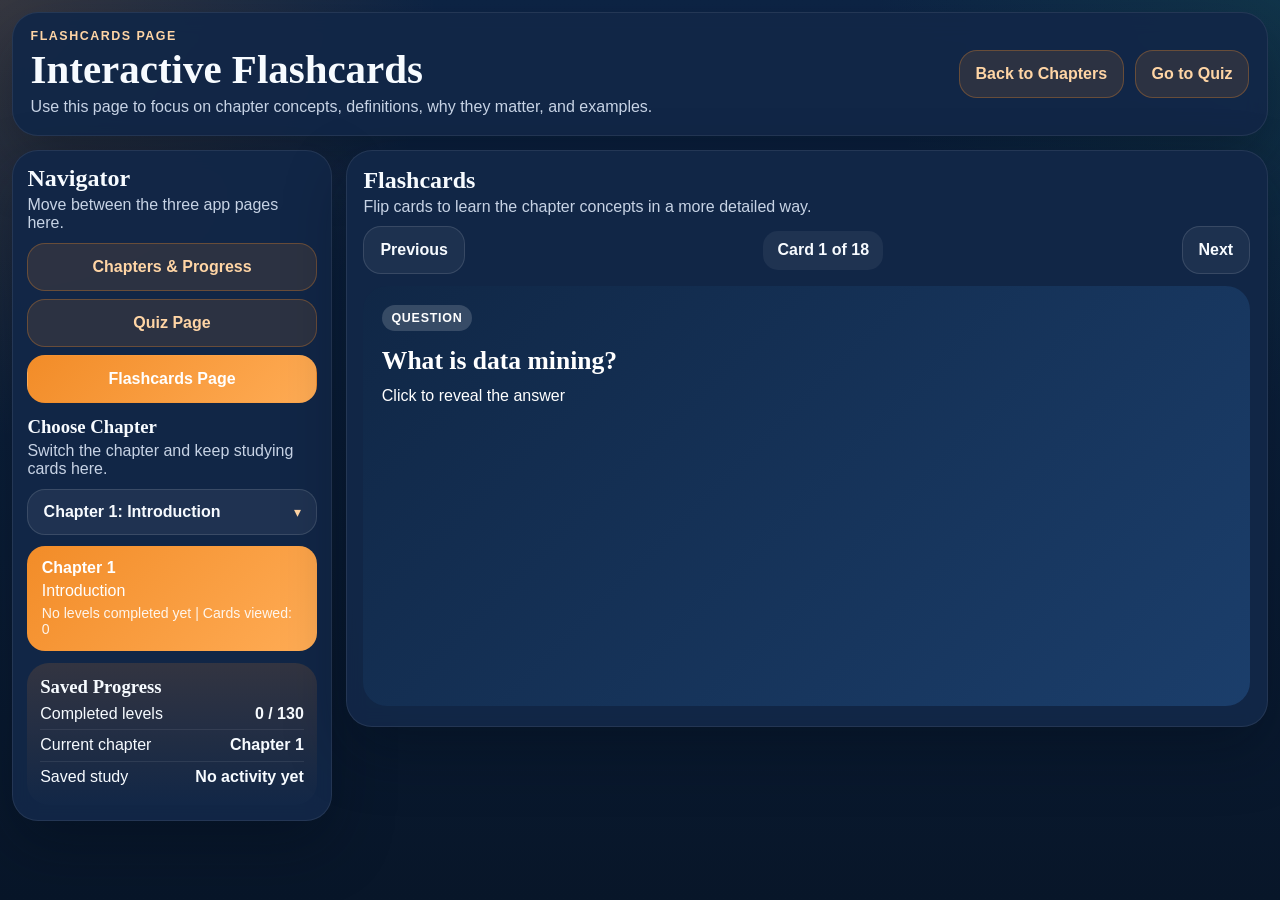
==== flashcards.html @ 35dc0d62 "m" ====
<!DOCTYPE html>
<html lang="en">
<head>
  <meta charset="UTF-8" />
  <meta name="viewport" content="width=device-width, initial-scale=1.0" />
  <title>Data Mining Flashcards</title>
  <meta name="theme-color" content="#0b1f3a" />
  <meta name="apple-mobile-web-app-capable" content="yes" />
  <meta name="apple-mobile-web-app-status-bar-style" content="default" />
  <link rel="manifest" href="manifest.webmanifest" />
  <link rel="icon" href="icon-192.svg" type="image/svg+xml" />
  <link rel="stylesheet" href="styles.css" />
</head>
<body data-page="flashcards">
  <div class="app-shell">
    <header class="page-header card">
      <div>
        <p class="eyebrow">Flashcards Page</p>
        <h1>Interactive Flashcards</h1>
        <p class="hero-text">
          Use this page to focus on chapter concepts, definitions, why they matter, and examples.
        </p>
      </div>
      <div class="header-actions">
        <a class="quick-link" href="index.html">Back to Chapters</a>
        <a class="quick-link" href="quiz.html">Go to Quiz</a>
      </div>
    </header>

    <main class="page-layout">
      <aside class="nav-panel card">
        <div class="section-heading">
          <h2>Navigator</h2>
          <p>Move between the three app pages here.</p>
        </div>

        <nav class="nav-links">
          <a class="nav-link" data-nav="home" href="index.html">Chapters &amp; Progress</a>
          <a class="nav-link" data-nav="quiz" href="quiz.html">Quiz Page</a>
          <a class="nav-link" data-nav="flashcards" href="flashcards.html">Flashcards Page</a>
        </nav>

        <div class="section-heading compact">
          <h3>Choose Chapter</h3>
          <p>Switch the chapter and keep studying cards here.</p>
        </div>
        <div class="chapter-select-wrap">
          <select id="chapter-select" class="chapter-select"></select>
          <span class="chapter-select-arrow" aria-hidden="true">&#9662;</span>
        </div>
        <div id="chapter-current-card" class="chapter-current-card"></div>

        <div class="progress-card">
          <h3>Saved Progress</h3>
          <div class="progress-row">
            <span>Completed levels</span>
            <strong id="completed-count">0 / 130</strong>
          </div>
          <div class="progress-row">
            <span>Current chapter</span>
            <strong id="current-chapter-label">Chapter 1</strong>
          </div>
          <div class="progress-row">
            <span>Saved study</span>
            <strong id="best-score-label">No activity yet</strong>
          </div>
        </div>
      </aside>

      <section class="page-main">
        <section class="card">
          <div class="section-heading">
            <h2>Flashcards</h2>
            <p>Flip cards to learn the chapter concepts in a more detailed way.</p>
          </div>

          <div class="flashcard-controls">
            <button id="prev-card-button" class="secondary-button" type="button">Previous</button>
            <div id="card-position" class="card-position">Card 1</div>
            <button id="next-card-button" class="secondary-button" type="button">Next</button>
          </div>

          <button id="flashcard" class="flashcard" type="button">
            <div class="flashcard-face flashcard-front">
              <span class="flashcard-label">Question</span>
              <h3 id="flashcard-front-text"></h3>
              <p>Click to reveal the answer</p>
            </div>
            <div class="flashcard-face flashcard-back">
              <span class="flashcard-label">Answer</span>
              <h3 id="flashcard-back-text"></h3>
              <p>Click to go back</p>
            </div>
          </button>
        </section>
      </section>
    </main>
  </div>

  <script src="app.js"></script>
</body>
</html>
---- styles.css ----
:root {
  --bg: #0b1f3a;
  --bg-deep: #081629;
  --panel: rgba(18, 39, 71, 0.96);
  --panel-soft: rgba(255, 255, 255, 0.05);
  --ink: #f7fbff;
  --muted: #c7d3e5;
  --brand: #f28c28;
  --brand-strong: #cf6f12;
  --success: #2ea66a;
  --danger: #d95b5b;
  --line: rgba(255, 255, 255, 0.12);
  --shadow: 0 24px 60px rgba(3, 12, 24, 0.35);
}

* {
  box-sizing: border-box;
}

body {
  margin: 0;
  min-height: 100vh;
  font-family: "Segoe UI", "Trebuchet MS", sans-serif;
  color: var(--ink);
  background:
    radial-gradient(circle at top left, rgba(242, 140, 40, 0.18), transparent 28%),
    radial-gradient(circle at top right, rgba(46, 166, 106, 0.12), transparent 26%),
    linear-gradient(180deg, #0d2546 0%, #0b1f3a 42%, #081629 100%);
}

button,
select,
a {
  font: inherit;
}

a {
  color: inherit;
  text-decoration: none;
}

.app-shell {
  width: min(1380px, calc(100% - 1.5rem));
  margin: 0 auto;
  padding: 0.75rem 0 1rem;
}

.card {
  background: var(--panel);
  border: 1px solid rgba(255, 255, 255, 0.08);
  border-radius: 26px;
  box-shadow: var(--shadow);
  backdrop-filter: blur(10px);
}

.page-header {
  display: flex;
  justify-content: space-between;
  gap: 1rem;
  align-items: center;
  padding: 1rem 1.1rem;
  margin-bottom: 0.85rem;
}

.eyebrow {
  margin: 0 0 0.35rem;
  text-transform: uppercase;
  letter-spacing: 0.12em;
  font-size: 0.78rem;
  font-weight: 800;
  color: #ffd5a5;
}

h1,
h2,
h3 {
  margin: 0;
  font-family: Georgia, "Times New Roman", serif;
}

h1 {
  font-size: clamp(2rem, 3.2vw, 3.4rem);
  line-height: 1;
  margin-bottom: 0.35rem;
}

.hero-text,
.section-heading p,
.large-copy,
.results-summary {
  color: var(--muted);
}

.hero-text {
  max-width: 780px;
  margin: 0;
  line-height: 1.5;
}

.header-actions {
  display: flex;
  gap: 0.65rem;
  flex-wrap: wrap;
  justify-content: flex-end;
}

.quick-link,
.nav-link,
.primary-button,
.secondary-button,
.level-button,
.quiz-option,
.flashcard,
.chapter-card,
.chapter-current-card {
  border-radius: 18px;
  transition: transform 180ms ease, box-shadow 180ms ease, background 180ms ease;
}

.quick-link,
.nav-link {
  display: inline-flex;
  align-items: center;
  justify-content: center;
  min-height: 48px;
  padding: 0.7rem 1rem;
  border: 1px solid rgba(242, 140, 40, 0.3);
  background: rgba(242, 140, 40, 0.12);
  color: #ffd5a5;
  font-weight: 800;
}

.quick-link:hover,
.nav-link:hover,
.primary-button:hover,
.secondary-button:hover,
.level-button:hover,
.quiz-option:hover,
.flashcard:hover {
  transform: translateY(-2px);
  box-shadow: 0 12px 28px rgba(7, 16, 28, 0.3);
}

.page-layout {
  display: grid;
  grid-template-columns: 320px minmax(0, 1fr);
  gap: 0.85rem;
  align-items: start;
}

.nav-panel {
  padding: 0.9rem;
  position: sticky;
  top: 0.6rem;
}

.page-main {
  display: grid;
  gap: 0.85rem;
}

.section-heading {
  margin-bottom: 0.65rem;
}

.section-heading h2,
.section-heading h3 {
  margin-bottom: 0.25rem;
}

.section-heading p {
  margin: 0;
}

.section-heading.compact {
  margin-top: 0.85rem;
}

.nav-links {
  display: grid;
  gap: 0.5rem;
}

.nav-link.active {
  background: linear-gradient(135deg, var(--brand), #ffac55);
  border-color: transparent;
  color: white;
}

.chapter-select-wrap {
  position: relative;
}

.chapter-select {
  width: 100%;
  appearance: none;
  -webkit-appearance: none;
  cursor: pointer;
  padding: 0.85rem 2.7rem 0.85rem 0.95rem;
  border-radius: 18px;
  border: 1px solid var(--line);
  background: rgba(255, 255, 255, 0.06);
  color: var(--ink);
  font-weight: 700;
}

.chapter-select option {
  color: #0b1f3a;
}

.chapter-select-arrow {
  position: absolute;
  top: 50%;
  right: 0.95rem;
  transform: translateY(-50%);
  color: #ffd5a5;
  pointer-events: none;
  font-size: 0.85rem;
}

.chapter-current-card {
  display: grid;
  gap: 0.3rem;
  margin-top: 0.7rem;
  padding: 0.85rem 0.9rem;
  background: linear-gradient(135deg, var(--brand), #ffac55);
  color: white;
}

.chapter-meta {
  font-size: 0.88rem;
  opacity: 0.9;
}

.progress-card {
  margin-top: 0.8rem;
  padding: 0.8rem;
  border-radius: 22px;
  background: linear-gradient(180deg, rgba(242, 140, 40, 0.15), rgba(18, 39, 71, 0.94));
}

.progress-row {
  display: flex;
  justify-content: space-between;
  gap: 0.75rem;
  padding: 0.4rem 0;
  border-bottom: 1px solid rgba(255, 255, 255, 0.08);
}

.progress-row:last-child {
  border-bottom: 0;
}

.feature-card,
.page-main > .card {
  padding: 1rem 1.05rem;
}

.large-copy {
  font-size: 1.05rem;
  line-height: 1.75;
  margin: 0;
}

.topic-list,
.saved-progress-list {
  display: grid;
  gap: 0.7rem;
}

.topic-item,
.saved-item,
.status-card,
.result-item {
  padding: 0.85rem 0.95rem;
  border-radius: 18px;
  background: rgba(255, 255, 255, 0.05);
  border: 1px solid rgba(255, 255, 255, 0.08);
}

.topic-item strong,
.saved-item strong {
  display: block;
  margin-bottom: 0.2rem;
}

.saved-item-meta {
  color: var(--muted);
  font-size: 0.92rem;
}

.quiz-page-card {
  padding: 1rem 1.1rem;
}

.quiz-level-box {
  margin-bottom: 0.8rem;
  padding: 0.8rem;
  border-radius: 22px;
  background: linear-gradient(180deg, rgba(242, 140, 40, 0.14), rgba(18, 39, 71, 0.92));
}

.quiz-level-head {
  margin-bottom: 0.55rem;
}

.quiz-level-head p {
  margin: 0;
  color: var(--muted);
}

.level-grid {
  display: grid;
  grid-template-columns: repeat(auto-fit, minmax(150px, 1fr));
  gap: 0.65rem;
}

.level-button,
.quiz-option,
.secondary-button {
  border: 1px solid var(--line);
  background: rgba(255, 255, 255, 0.05);
  color: var(--ink);
}

.level-button,
.quiz-option {
  width: 100%;
  text-align: left;
  padding: 0.95rem 1rem;
  cursor: pointer;
}

.level-button.active,
.primary-button {
  background: linear-gradient(135deg, var(--brand), #ffac55);
  color: white;
  border: 0;
}

.level-meta {
  display: block;
  margin-top: 0.35rem;
  color: rgba(255, 255, 255, 0.88);
  font-size: 0.84rem;
}

.quiz-toolbar,
.quiz-actions,
.flashcard-controls {
  display: flex;
  align-items: center;
  gap: 0.6rem;
  flex-wrap: wrap;
}

.quiz-toolbar {
  margin-bottom: 0.6rem;
}

.quiz-status,
.quiz-score-pill,
.card-position {
  padding: 0.65rem 0.9rem;
  border-radius: 15px;
  background: rgba(255, 255, 255, 0.06);
  font-weight: 800;
}

.progress-track {
  width: 100%;
  height: 12px;
  border-radius: 999px;
  background: rgba(255, 255, 255, 0.08);
  overflow: hidden;
  margin-bottom: 0.9rem;
}

.progress-bar {
  width: 0;
  height: 100%;
  border-radius: inherit;
  background: linear-gradient(90deg, var(--success), var(--brand));
  transition: width 220ms ease;
}

.quiz-panel {
  display: grid;
  grid-template-columns: minmax(0, 1fr) 320px;
  gap: 0.9rem;
  align-items: start;
}

.quiz-main-column {
  display: grid;
  gap: 0.85rem;
}

.quiz-question {
  margin: 0;
  font-size: clamp(1.6rem, 2vw, 2.2rem);
  line-height: 1.35;
}

.quiz-options,
.results-list {
  display: grid;
  gap: 0.65rem;
}

.quiz-option {
  font-size: 1.08rem;
  line-height: 1.45;
}

.quiz-option.correct {
  background: rgba(46, 166, 106, 0.18);
  border-color: rgba(46, 166, 106, 0.45);
}

.quiz-option.wrong {
  background: rgba(217, 91, 91, 0.18);
  border-color: rgba(217, 91, 91, 0.45);
}

.quiz-feedback {
  min-height: 140px;
  padding: 0.95rem;
  border-radius: 20px;
  background: rgba(255, 255, 255, 0.05);
  border: 1px solid rgba(255, 255, 255, 0.08);
  line-height: 1.6;
  position: sticky;
  top: 0.6rem;
}

.quiz-feedback.correct {
  background: rgba(46, 166, 106, 0.14);
  border-color: rgba(46, 166, 106, 0.34);
}

.quiz-feedback.wrong {
  background: rgba(217, 91, 91, 0.14);
  border-color: rgba(217, 91, 91, 0.34);
}

.feedback-head {
  display: flex;
  align-items: center;
  gap: 0.7rem;
  margin-bottom: 0.4rem;
}

.feedback-emoji {
  font-size: 1.6rem;
}

.primary-button,
.secondary-button {
  min-height: 48px;
  padding: 0.8rem 1rem;
  font-weight: 800;
  cursor: pointer;
}

.hidden {
  display: none;
}

.results-summary {
  margin-bottom: 0.8rem;
  font-size: 1rem;
  line-height: 1.6;
}

.flashcard-controls {
  justify-content: space-between;
  margin-bottom: 0.75rem;
}

.flashcard {
  position: relative;
  width: 100%;
  min-height: 420px;
  padding: 0;
  border: 0;
  background: transparent;
  perspective: 1000px;
  cursor: pointer;
}

.flashcard-face {
  position: absolute;
  inset: 0;
  display: flex;
  flex-direction: column;
  justify-content: flex-start;
  align-items: flex-start;
  width: 100%;
  min-height: 420px;
  padding: 1.2rem 1.15rem;
  border-radius: 24px;
  backface-visibility: hidden;
  transition: transform 260ms ease;
  text-align: left;
}

.flashcard-front {
  background: linear-gradient(135deg, #102746, #1b3e6b);
  color: white;
}

.flashcard-back {
  background: linear-gradient(135deg, rgba(242, 140, 40, 0.14), rgba(255, 255, 255, 0.05));
  color: var(--ink);
  border: 1px solid rgba(242, 140, 40, 0.18);
  transform: rotateY(180deg);
  line-height: 1.8;
}

.flashcard.flipped .flashcard-front {
  transform: rotateY(180deg);
}

.flashcard.flipped .flashcard-back {
  transform: rotateY(360deg);
}

.flashcard-label {
  display: inline-block;
  margin-bottom: 0.65rem;
  padding: 0.38rem 0.6rem;
  border-radius: 999px;
  font-size: 0.78rem;
  font-weight: 800;
  text-transform: uppercase;
  letter-spacing: 0.06em;
  background: rgba(255, 255, 255, 0.16);
}

.flashcard-back .flashcard-label {
  background: rgba(242, 140, 40, 0.14);
  color: #ffd5a5;
}

.flashcard-face h3 {
  margin-bottom: 0.5rem;
  font-size: clamp(1.5rem, 2vw, 2rem);
  line-height: 1.45;
}

.flashcard-face p {
  margin: 0;
}

@media (max-width: 1080px) {
  .page-layout {
    grid-template-columns: 1fr;
  }

  .nav-panel {
    position: static;
  }

  .quiz-panel {
    grid-template-columns: 1fr;
  }

  .quiz-feedback {
    position: static;
    min-height: 0;
  }
}

@media (max-width: 760px) {
  .app-shell {
    width: min(100% - 1rem, 1380px);
  }

  .page-header {
    flex-direction: column;
    align-items: flex-start;
  }

  .header-actions,
  .flashcard-controls,
  .quiz-toolbar,
  .quiz-actions {
    width: 100%;
  }

  .quick-link,
  .primary-button,
  .secondary-button {
    flex: 1 1 100%;
  }

  .flashcard {
    min-height: 500px;
  }

  .flashcard-face {
    min-height: 500px;
  }
}
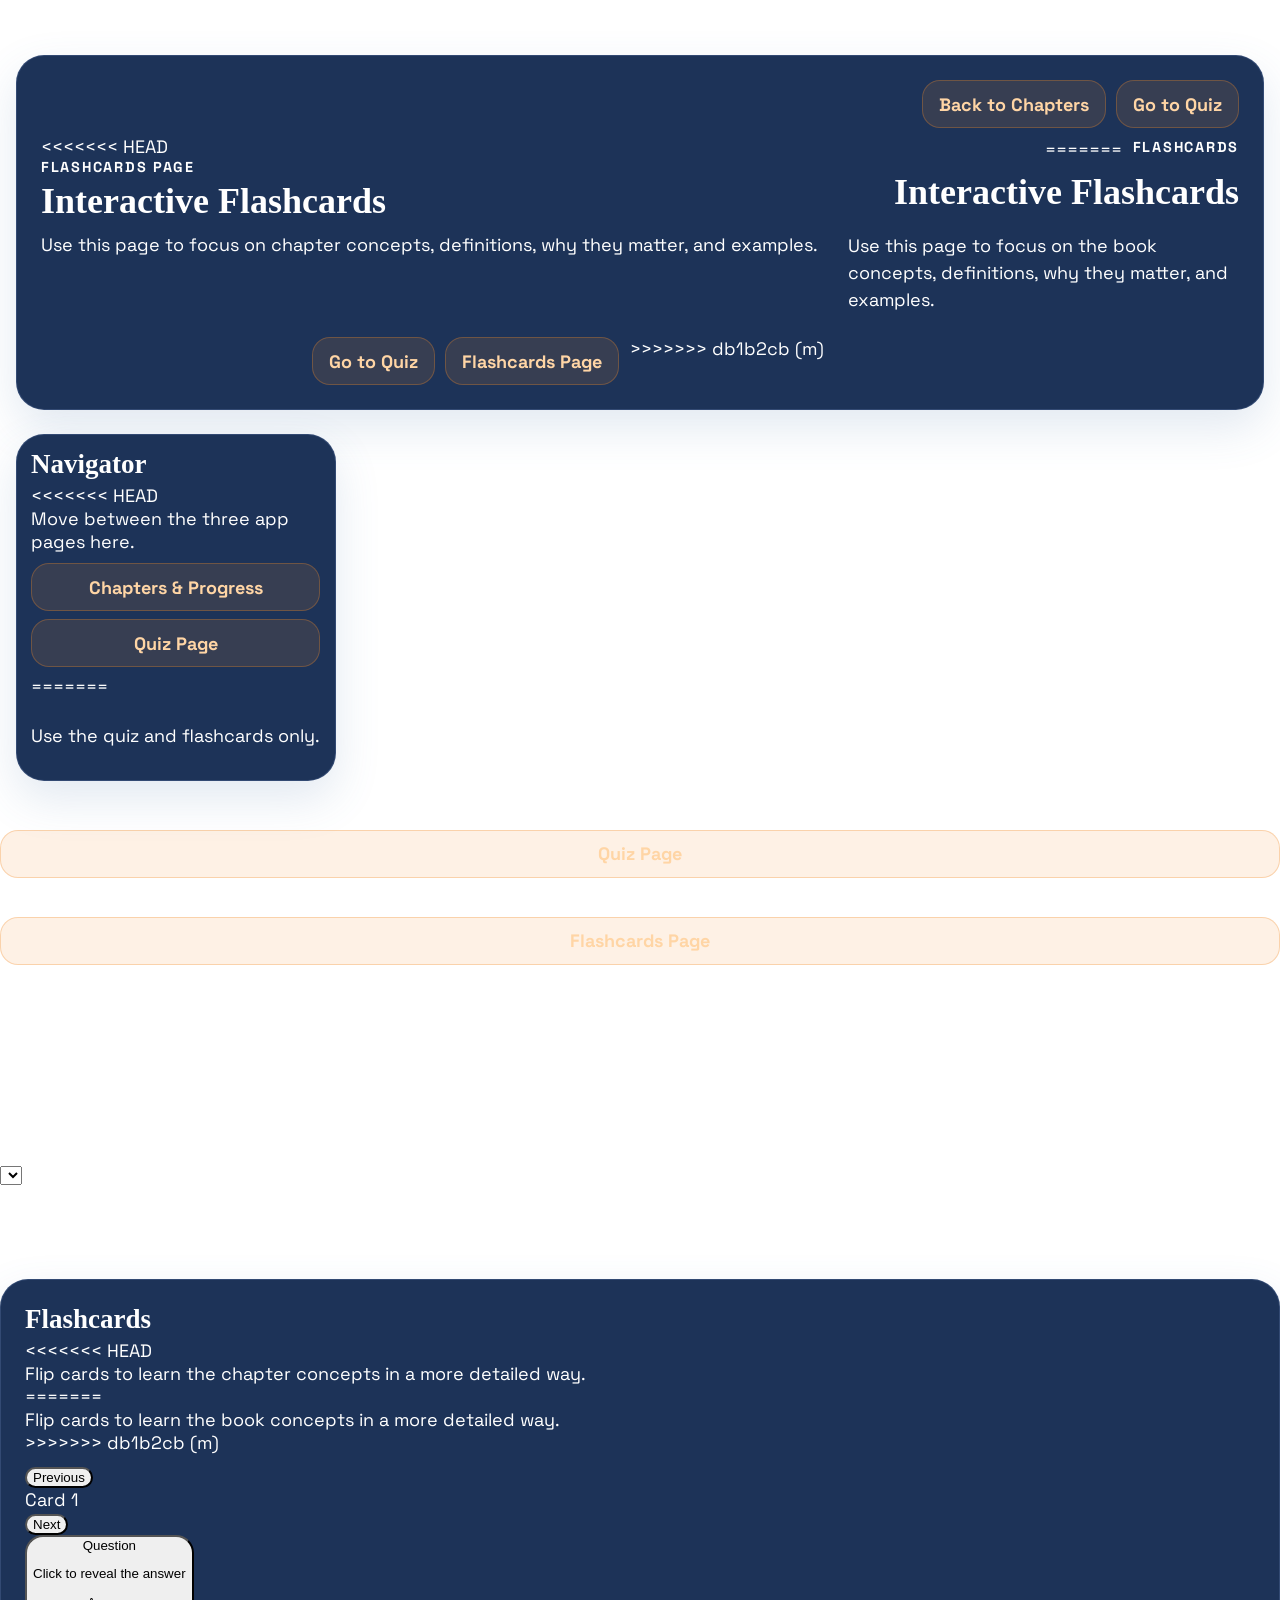
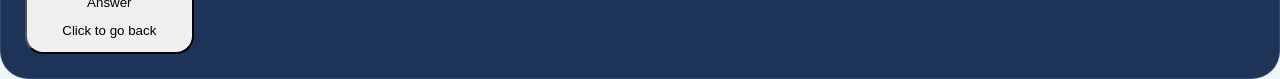
==== commit 8701a9a3: "m i" ====
--- a/flashcards.html
+++ b/flashcards.html
@@ -7,6 +7,12 @@
   <meta name="theme-color" content="#0b1f3a" />
   <meta name="apple-mobile-web-app-capable" content="yes" />
   <meta name="apple-mobile-web-app-status-bar-style" content="default" />
+<<<<<<< HEAD
+=======
+  <link rel="preconnect" href="https://fonts.googleapis.com" />
+  <link rel="preconnect" href="https://fonts.gstatic.com" crossorigin />
+  <link href="https://fonts.googleapis.com/css2?family=Space+Grotesk:wght@400;500;700&display=swap" rel="stylesheet" />
+>>>>>>> db1b2cb (m)
   <link rel="manifest" href="manifest.webmanifest" />
   <link rel="icon" href="icon-192.svg" type="image/svg+xml" />
   <link rel="stylesheet" href="styles.css" />
@@ -15,6 +21,7 @@
   <div class="app-shell">
     <header class="page-header card">
       <div>
+<<<<<<< HEAD
         <p class="eyebrow">Flashcards Page</p>
         <h1>Interactive Flashcards</h1>
         <p class="hero-text">
@@ -24,6 +31,17 @@
       <div class="header-actions">
         <a class="quick-link" href="index.html">Back to Chapters</a>
         <a class="quick-link" href="quiz.html">Go to Quiz</a>
+=======
+        <p class="eyebrow">Flashcards</p>
+        <h1>Interactive Flashcards</h1>
+        <p class="hero-text">
+          Use this page to focus on the book concepts, definitions, why they matter, and examples.
+        </p>
+      </div>
+      <div class="header-actions">
+        <a class="quick-link" href="index.html">Go to Quiz</a>
+        <a class="quick-link" href="flashcards.html">Flashcards Page</a>
+>>>>>>> db1b2cb (m)
       </div>
     </header>
 
@@ -31,18 +49,31 @@
       <aside class="nav-panel card">
         <div class="section-heading">
           <h2>Navigator</h2>
+<<<<<<< HEAD
           <p>Move between the three app pages here.</p>
         </div>
 
         <nav class="nav-links">
           <a class="nav-link" data-nav="home" href="index.html">Chapters &amp; Progress</a>
           <a class="nav-link" data-nav="quiz" href="quiz.html">Quiz Page</a>
+=======
+          <p>Use the quiz and flashcards only.</p>
+        </div>
+
+        <nav class="nav-links">
+          <a class="nav-link" data-nav="quiz" href="index.html">Quiz Page</a>
+>>>>>>> db1b2cb (m)
           <a class="nav-link" data-nav="flashcards" href="flashcards.html">Flashcards Page</a>
         </nav>
 
         <div class="section-heading compact">
+<<<<<<< HEAD
           <h3>Choose Chapter</h3>
           <p>Switch the chapter and keep studying cards here.</p>
+=======
+          <h3>Choose Book Section</h3>
+          <p>Switch the section and keep studying cards here.</p>
+>>>>>>> db1b2cb (m)
         </div>
         <div class="chapter-select-wrap">
           <select id="chapter-select" class="chapter-select"></select>
@@ -57,7 +88,11 @@
             <strong id="completed-count">0 / 130</strong>
           </div>
           <div class="progress-row">
+<<<<<<< HEAD
             <span>Current chapter</span>
+=======
+            <span>Current section</span>
+>>>>>>> db1b2cb (m)
             <strong id="current-chapter-label">Chapter 1</strong>
           </div>
           <div class="progress-row">
@@ -71,7 +106,11 @@
         <section class="card">
           <div class="section-heading">
             <h2>Flashcards</h2>
+<<<<<<< HEAD
             <p>Flip cards to learn the chapter concepts in a more detailed way.</p>
+=======
+            <p>Flip cards to learn the book concepts in a more detailed way.</p>
+>>>>>>> db1b2cb (m)
           </div>
 
           <div class="flashcard-controls">
--- a/styles.css
+++ b/styles.css
@@ -1,4 +1,5 @@
 :root {
+<<<<<<< HEAD
   --bg: #0b1f3a;
   --bg-deep: #081629;
   --panel: rgba(18, 39, 71, 0.96);
@@ -11,6 +12,19 @@
   --danger: #d95b5b;
   --line: rgba(255, 255, 255, 0.12);
   --shadow: 0 24px 60px rgba(3, 12, 24, 0.35);
+=======
+  --bg: #d8efff;
+  --card: rgba(10, 34, 74, 0.92);
+  --card-strong: #12386f;
+  --ink: #ffffff;
+  --line: rgba(162, 192, 255, 0.16);
+  --brand: #2196f3;
+  --brand-dark: #0d7dd8;
+  --accent: #68c5ff;
+  --danger: #ff7d7d;
+  --success: #56d6a2;
+  --shadow: 0 18px 45px rgba(73, 121, 168, 0.16);
+>>>>>>> db1b2cb (m)
 }
 
 * {
@@ -20,16 +34,28 @@
 body {
   margin: 0;
   min-height: 100vh;
-  font-family: "Segoe UI", "Trebuchet MS", sans-serif;
+  font-family: "Space Grotesk", sans-serif;
   color: var(--ink);
+  font-size: 18px;
   background:
+<<<<<<< HEAD
     radial-gradient(circle at top left, rgba(242, 140, 40, 0.18), transparent 28%),
     radial-gradient(circle at top right, rgba(46, 166, 106, 0.12), transparent 26%),
     linear-gradient(180deg, #0d2546 0%, #0b1f3a 42%, #081629 100%);
+=======
+    radial-gradient(circle at top, rgba(33, 150, 243, 0.18), transparent 24%),
+    radial-gradient(circle at right top, rgba(104, 197, 255, 0.24), transparent 32%),
+    linear-gradient(180deg, #f2fbff 0%, #d8efff 52%, #c7e8ff 100%);
+>>>>>>> db1b2cb (m)
 }
 
 button,
 select,
+<<<<<<< HEAD
+=======
+input,
+textarea,
+>>>>>>> db1b2cb (m)
 a {
   font: inherit;
 }
@@ -37,6 +63,7 @@
 a {
   color: inherit;
   text-decoration: none;
+<<<<<<< HEAD
 }
 
 .app-shell {
@@ -60,33 +87,86 @@
   align-items: center;
   padding: 1rem 1.1rem;
   margin-bottom: 0.85rem;
+=======
+}
+
+.app-shell {
+  width: min(1380px, calc(100% - 2rem));
+  margin: 0 auto;
+  padding: 2rem 0 3rem;
+}
+
+.page-header,
+.nav-panel,
+.page-main > .card,
+.quiz-page-card {
+  background: var(--card);
+  backdrop-filter: blur(10px);
+  border: 1px solid var(--line);
+  box-shadow: var(--shadow);
+  border-radius: 28px;
+}
+
+.page-header,
+.nav-panel,
+.feature-card,
+.page-main > .card,
+.quiz-page-card {
+  padding: 1.5rem;
+}
+
+.page-header {
+  display: grid;
+  grid-template-columns: 2fr 1fr;
+  gap: 1.5rem;
+  align-items: stretch;
+  margin-bottom: 1.5rem;
+}
+
+.page-header > div:first-child {
+  display: flex;
+  flex-direction: column;
+  justify-content: center;
+>>>>>>> db1b2cb (m)
 }
 
 .eyebrow {
-  margin: 0 0 0.35rem;
+  margin: 0 0 0.45rem;
   text-transform: uppercase;
   letter-spacing: 0.12em;
-  font-size: 0.78rem;
+  font-size: 0.9rem;
+  color: #ffffff;
   font-weight: 800;
+<<<<<<< HEAD
   color: #ffd5a5;
+=======
+>>>>>>> db1b2cb (m)
 }
 
 h1,
 h2,
 h3 {
+  font-family: Georgia, "Times New Roman", serif;
   margin: 0;
-  font-family: Georgia, "Times New Roman", serif;
+  color: #ffffff;
 }
 
 h1 {
+<<<<<<< HEAD
   font-size: clamp(2rem, 3.2vw, 3.4rem);
   line-height: 1;
   margin-bottom: 0.35rem;
+=======
+  font-size: clamp(2.5rem, 4vw, 4.5rem);
+  line-height: 1;
+  margin-bottom: 0.75rem;
+>>>>>>> db1b2cb (m)
 }
 
 .hero-text,
 .section-heading p,
 .large-copy,
+<<<<<<< HEAD
 .results-summary {
   color: var(--muted);
 }
@@ -185,6 +265,123 @@
   background: linear-gradient(135deg, var(--brand), #ffac55);
   border-color: transparent;
   color: white;
+=======
+.results-summary,
+.saved-item-meta,
+.chapter-meta {
+  color: #ffffff;
+}
+
+.hero-text,
+.large-copy {
+  line-height: 1.7;
+  margin: 0;
+}
+
+.large-copy {
+  font-size: 1.08rem;
+}
+
+.header-actions {
+  display: flex;
+  flex-direction: column;
+  justify-content: center;
+  gap: 0.9rem;
+  background:
+    linear-gradient(135deg, rgba(10, 34, 74, 0.96), rgba(18, 56, 111, 0.95)),
+    var(--card);
+  border: 1px solid var(--line);
+  border-radius: 24px;
+  padding: 1rem;
+}
+
+.quick-link,
+.nav-link,
+.primary-button,
+.secondary-button,
+.level-button,
+.quiz-option,
+.flashcard,
+.chapter-current-card {
+  border-radius: 18px;
+  transition: transform 180ms ease, box-shadow 180ms ease, background 180ms ease;
+}
+
+.quick-link,
+.nav-link,
+.secondary-button,
+.level-button,
+.quiz-option {
+  background: rgba(255, 255, 255, 0.08);
+  color: #ffffff;
+  border: 1px solid var(--line);
+}
+
+.quick-link,
+.nav-link {
+  display: inline-flex;
+  align-items: center;
+  justify-content: center;
+  min-height: 52px;
+  padding: 0.8rem 1rem;
+  font-weight: 800;
+}
+
+.quick-link:hover,
+.nav-link:hover,
+.primary-button:hover,
+.secondary-button:hover,
+.level-button:hover,
+.quiz-option:hover,
+.flashcard:hover {
+  transform: translateY(-2px);
+  box-shadow: 0 12px 28px rgba(13, 35, 53, 0.14);
+}
+
+.page-layout {
+  display: grid;
+  grid-template-columns: 320px 1fr;
+  gap: 1.5rem;
+  align-items: start;
+}
+
+.nav-panel {
+  position: sticky;
+  top: 0.75rem;
+}
+
+.page-main {
+  display: grid;
+  gap: 1.5rem;
+  align-content: start;
+}
+
+.section-heading {
+  margin-bottom: 1rem;
+}
+
+.section-heading h2,
+.section-heading h3 {
+  margin-bottom: 0.3rem;
+  font-size: clamp(1.8rem, 2.4vw, 2.4rem);
+}
+
+.section-heading.compact {
+  margin-top: 1.2rem;
+}
+
+.nav-links {
+  display: grid;
+  gap: 0.7rem;
+}
+
+.nav-link.active,
+.primary-button,
+.level-button.active {
+  background: linear-gradient(135deg, var(--brand), var(--brand-dark));
+  color: white;
+  border-color: transparent;
+>>>>>>> db1b2cb (m)
 }
 
 .chapter-select-wrap {
@@ -196,16 +393,28 @@
   appearance: none;
   -webkit-appearance: none;
   cursor: pointer;
+<<<<<<< HEAD
   padding: 0.85rem 2.7rem 0.85rem 0.95rem;
   border-radius: 18px;
   border: 1px solid var(--line);
   background: rgba(255, 255, 255, 0.06);
   color: var(--ink);
+=======
+  padding: 0.95rem 2.8rem 0.95rem 1rem;
+  border-radius: 16px;
+  border: 1px solid var(--line);
+  background: rgba(255, 255, 255, 0.08);
+  color: #ffffff;
+>>>>>>> db1b2cb (m)
   font-weight: 700;
 }
 
 .chapter-select option {
+<<<<<<< HEAD
   color: #0b1f3a;
+=======
+  color: #0b2550;
+>>>>>>> db1b2cb (m)
 }
 
 .chapter-select-arrow {
@@ -213,7 +422,7 @@
   top: 50%;
   right: 0.95rem;
   transform: translateY(-50%);
-  color: #ffd5a5;
+  color: #ffffff;
   pointer-events: none;
   font-size: 0.85rem;
 }
@@ -221,6 +430,7 @@
 .chapter-current-card {
   display: grid;
   gap: 0.3rem;
+<<<<<<< HEAD
   margin-top: 0.7rem;
   padding: 0.85rem 0.9rem;
   background: linear-gradient(135deg, var(--brand), #ffac55);
@@ -237,20 +447,41 @@
   padding: 0.8rem;
   border-radius: 22px;
   background: linear-gradient(180deg, rgba(242, 140, 40, 0.15), rgba(18, 39, 71, 0.94));
+=======
+  margin-top: 0.8rem;
+  padding: 0.95rem 1rem;
+  background:
+    radial-gradient(circle at top right, rgba(104, 197, 255, 0.18), transparent 30%),
+    linear-gradient(180deg, rgba(18, 56, 111, 0.96) 0%, rgba(10, 34, 74, 0.94) 100%);
+  border: 1px solid rgba(162, 192, 255, 0.16);
+}
+
+.progress-card {
+  margin-top: 1rem;
+  padding: 1rem;
+  border-radius: 20px;
+  background: linear-gradient(180deg, rgba(33, 150, 243, 0.16), rgba(18, 56, 111, 0.74));
+>>>>>>> db1b2cb (m)
 }
 
 .progress-row {
   display: flex;
   justify-content: space-between;
   gap: 0.75rem;
+<<<<<<< HEAD
   padding: 0.4rem 0;
   border-bottom: 1px solid rgba(255, 255, 255, 0.08);
+=======
+  padding: 0.5rem 0;
+  border-bottom: 1px solid rgba(162, 192, 255, 0.14);
+>>>>>>> db1b2cb (m)
 }
 
 .progress-row:last-child {
   border-bottom: 0;
 }
 
+<<<<<<< HEAD
 .feature-card,
 .page-main > .card {
   padding: 1rem 1.05rem;
@@ -266,16 +497,32 @@
 .saved-progress-list {
   display: grid;
   gap: 0.7rem;
+=======
+.topic-list,
+.saved-progress-list,
+.results-list,
+.quiz-options {
+  display: grid;
+  gap: 0.8rem;
+>>>>>>> db1b2cb (m)
 }
 
 .topic-item,
 .saved-item,
 .status-card,
 .result-item {
+<<<<<<< HEAD
   padding: 0.85rem 0.95rem;
   border-radius: 18px;
   background: rgba(255, 255, 255, 0.05);
   border: 1px solid rgba(255, 255, 255, 0.08);
+=======
+  padding: 0.95rem 1rem;
+  border-radius: 18px;
+  background: rgba(255, 255, 255, 0.05);
+  border: 1px solid rgba(162, 192, 255, 0.16);
+  color: #ffffff;
+>>>>>>> db1b2cb (m)
 }
 
 .topic-item strong,
@@ -284,6 +531,7 @@
   margin-bottom: 0.2rem;
 }
 
+<<<<<<< HEAD
 .saved-item-meta {
   color: var(--muted);
   font-size: 0.92rem;
@@ -302,16 +550,56 @@
 
 .quiz-level-head {
   margin-bottom: 0.55rem;
+=======
+.quiz-page-card {
+  background: var(--card-strong);
+}
+
+.quiz-level-box {
+  margin-bottom: 1rem;
+  padding: 1rem;
+  border-radius: 20px;
+  background: linear-gradient(180deg, rgba(33, 150, 243, 0.14), rgba(18, 56, 111, 0.72));
+  border: 1px solid rgba(162, 192, 255, 0.18);
+}
+
+.quiz-level-head {
+  display: flex;
+  align-items: flex-start;
+  justify-content: space-between;
+  gap: 1rem;
+  margin-bottom: 0.7rem;
+}
+
+.quiz-level-head h3 {
+  margin-bottom: 0.2rem;
+>>>>>>> db1b2cb (m)
 }
 
 .quiz-level-head p {
   margin: 0;
+<<<<<<< HEAD
   color: var(--muted);
+=======
+  color: #ffffff;
+}
+
+.level-toggle-button {
+  flex: 0 0 auto;
+  min-height: 42px;
+  padding: 0.65rem 1rem;
+  border-radius: 14px;
+}
+
+.level-panel-content.collapsed {
+  display: none;
+>>>>>>> db1b2cb (m)
 }
 
 .level-grid {
   display: grid;
   grid-template-columns: repeat(auto-fit, minmax(150px, 1fr));
+<<<<<<< HEAD
   gap: 0.65rem;
 }
 
@@ -321,12 +609,16 @@
   border: 1px solid var(--line);
   background: rgba(255, 255, 255, 0.05);
   color: var(--ink);
+=======
+  gap: 0.8rem;
+>>>>>>> db1b2cb (m)
 }
 
 .level-button,
 .quiz-option {
   width: 100%;
   text-align: left;
+<<<<<<< HEAD
   padding: 0.95rem 1rem;
   cursor: pointer;
 }
@@ -343,50 +635,95 @@
   margin-top: 0.35rem;
   color: rgba(255, 255, 255, 0.88);
   font-size: 0.84rem;
+=======
+  padding: 1rem;
+  cursor: pointer;
+}
+
+.level-meta {
+  display: block;
+  margin-top: 0.35rem;
+  color: rgba(255, 255, 255, 0.92);
+  font-size: 0.9rem;
+>>>>>>> db1b2cb (m)
 }
 
 .quiz-toolbar,
 .quiz-actions,
+<<<<<<< HEAD
 .flashcard-controls {
   display: flex;
   align-items: center;
   gap: 0.6rem;
+=======
+.flashcard-controls,
+.review-controls {
+  display: flex;
+  align-items: center;
+  gap: 0.8rem;
+>>>>>>> db1b2cb (m)
   flex-wrap: wrap;
 }
 
 .quiz-toolbar {
+<<<<<<< HEAD
   margin-bottom: 0.6rem;
+=======
+  margin-bottom: 0.8rem;
+>>>>>>> db1b2cb (m)
 }
 
 .quiz-status,
 .quiz-score-pill,
 .card-position {
+<<<<<<< HEAD
   padding: 0.65rem 0.9rem;
   border-radius: 15px;
   background: rgba(255, 255, 255, 0.06);
   font-weight: 800;
+=======
+  padding: 0.8rem 1rem;
+  border-radius: 18px;
+  background: rgba(255, 255, 255, 0.08);
+  font-weight: 800;
+  font-size: 1.08rem;
+  color: #ffffff;
+>>>>>>> db1b2cb (m)
 }
 
 .progress-track {
   width: 100%;
+<<<<<<< HEAD
   height: 12px;
   border-radius: 999px;
   background: rgba(255, 255, 255, 0.08);
   overflow: hidden;
   margin-bottom: 0.9rem;
+=======
+  height: 14px;
+  border-radius: 999px;
+  background: rgba(255, 255, 255, 0.08);
+  overflow: hidden;
+  margin-bottom: 1rem;
+>>>>>>> db1b2cb (m)
 }
 
 .progress-bar {
   width: 0;
   height: 100%;
   border-radius: inherit;
+<<<<<<< HEAD
   background: linear-gradient(90deg, var(--success), var(--brand));
+=======
+  background: linear-gradient(90deg, var(--accent), var(--brand));
+>>>>>>> db1b2cb (m)
   transition: width 220ms ease;
 }
 
 .quiz-panel {
   display: grid;
   grid-template-columns: minmax(0, 1fr) 320px;
+<<<<<<< HEAD
   gap: 0.9rem;
   align-items: start;
 }
@@ -394,10 +731,27 @@
 .quiz-main-column {
   display: grid;
   gap: 0.85rem;
+=======
+  gap: 1rem;
+  align-items: start;
+}
+
+.quiz-panel:has(.quiz-feedback.hidden) {
+  grid-template-columns: minmax(0, 1fr);
+}
+
+.quiz-main-column {
+  display: grid;
+  gap: 0.9rem;
+  width: 100%;
+  max-width: 980px;
+  margin: 0 auto;
+>>>>>>> db1b2cb (m)
 }
 
 .quiz-question {
   margin: 0;
+<<<<<<< HEAD
   font-size: clamp(1.6rem, 2vw, 2.2rem);
   line-height: 1.35;
 }
@@ -442,13 +796,73 @@
 .quiz-feedback.wrong {
   background: rgba(217, 91, 91, 0.14);
   border-color: rgba(217, 91, 91, 0.34);
+=======
+  font-size: clamp(1.55rem, 2.15vw, 2.2rem);
+  font-weight: 500;
+  line-height: 1.35;
+  color: #ffffff;
+  text-align: justify;
+  max-width: 920px;
+  margin-inline: auto;
+}
+
+.quiz-option {
+  font-size: 1.14rem;
+  line-height: 1.55;
+}
+
+.quiz-option.correct {
+  background: rgba(86, 214, 162, 0.14);
+  border-color: rgba(86, 214, 162, 0.36);
+}
+
+.quiz-option.wrong {
+  background: rgba(255, 125, 125, 0.14);
+  border-color: rgba(255, 125, 125, 0.36);
+}
+
+.quiz-feedback {
+  min-height: 150px;
+  padding: 1rem;
+  border-radius: 20px;
+  background: rgba(255, 255, 255, 0.06);
+  border: 1px solid rgba(162, 192, 255, 0.16);
+  line-height: 1.6;
+  color: #ffffff;
+  position: sticky;
+  top: 0.75rem;
+}
+
+.quiz-options {
+  width: 100%;
+  max-width: 920px;
+  margin: 0 auto;
+}
+
+.quiz-actions {
+  justify-content: center;
+}
+
+.quiz-feedback.correct {
+  background: rgba(86, 214, 162, 0.1);
+  border-color: rgba(86, 214, 162, 0.22);
+}
+
+.quiz-feedback.wrong {
+  background: rgba(255, 125, 125, 0.1);
+  border-color: rgba(255, 125, 125, 0.22);
+>>>>>>> db1b2cb (m)
 }
 
 .feedback-head {
   display: flex;
   align-items: center;
   gap: 0.7rem;
+<<<<<<< HEAD
   margin-bottom: 0.4rem;
+=======
+  margin-bottom: 0.35rem;
+>>>>>>> db1b2cb (m)
 }
 
 .feedback-emoji {
@@ -458,11 +872,16 @@
 .primary-button,
 .secondary-button {
   min-height: 48px;
+<<<<<<< HEAD
   padding: 0.8rem 1rem;
+=======
+  padding: 0.9rem 1.25rem;
+>>>>>>> db1b2cb (m)
   font-weight: 800;
   cursor: pointer;
 }
 
+<<<<<<< HEAD
 .hidden {
   display: none;
 }
@@ -476,12 +895,21 @@
 .flashcard-controls {
   justify-content: space-between;
   margin-bottom: 0.75rem;
+=======
+.flashcard-controls {
+  justify-content: space-between;
+  margin-bottom: 0.85rem;
+>>>>>>> db1b2cb (m)
 }
 
 .flashcard {
   position: relative;
   width: 100%;
   min-height: 420px;
+<<<<<<< HEAD
+=======
+  height: 420px;
+>>>>>>> db1b2cb (m)
   padding: 0;
   border: 0;
   background: transparent;
@@ -497,23 +925,37 @@
   justify-content: flex-start;
   align-items: flex-start;
   width: 100%;
+<<<<<<< HEAD
   min-height: 420px;
   padding: 1.2rem 1.15rem;
+=======
+  height: 100%;
+  min-height: 420px;
+  padding: 1.25rem 1.2rem;
+>>>>>>> db1b2cb (m)
   border-radius: 24px;
   backface-visibility: hidden;
   transition: transform 260ms ease;
   text-align: left;
+  overflow-wrap: anywhere;
 }
 
 .flashcard-front {
-  background: linear-gradient(135deg, #102746, #1b3e6b);
+  background:
+    radial-gradient(circle at top right, rgba(104, 197, 255, 0.18), transparent 30%),
+    linear-gradient(180deg, rgba(18, 56, 111, 0.96) 0%, rgba(10, 34, 74, 0.94) 100%);
   color: white;
+  border: 1px solid rgba(162, 192, 255, 0.16);
 }
 
 .flashcard-back {
+<<<<<<< HEAD
   background: linear-gradient(135deg, rgba(242, 140, 40, 0.14), rgba(255, 255, 255, 0.05));
+=======
+  background: linear-gradient(180deg, rgba(33, 150, 243, 0.16), rgba(18, 56, 111, 0.74));
+>>>>>>> db1b2cb (m)
   color: var(--ink);
-  border: 1px solid rgba(242, 140, 40, 0.18);
+  border: 1px solid rgba(162, 192, 255, 0.16);
   transform: rotateY(180deg);
   line-height: 1.8;
 }
@@ -529,9 +971,13 @@
 .flashcard-label {
   display: inline-block;
   margin-bottom: 0.65rem;
+<<<<<<< HEAD
   padding: 0.38rem 0.6rem;
+=======
+  padding: 0.4rem 0.65rem;
+>>>>>>> db1b2cb (m)
   border-radius: 999px;
-  font-size: 0.78rem;
+  font-size: 0.8rem;
   font-weight: 800;
   text-transform: uppercase;
   letter-spacing: 0.06em;
@@ -539,20 +985,27 @@
 }
 
 .flashcard-back .flashcard-label {
-  background: rgba(242, 140, 40, 0.14);
-  color: #ffd5a5;
+  background: rgba(33, 150, 243, 0.14);
+  color: #ffffff;
 }
 
 .flashcard-face h3 {
+<<<<<<< HEAD
   margin-bottom: 0.5rem;
   font-size: clamp(1.5rem, 2vw, 2rem);
   line-height: 1.45;
+=======
+  margin-bottom: 0.55rem;
+  font-size: clamp(1.5rem, 2vw, 2rem);
+  line-height: 1.4;
+>>>>>>> db1b2cb (m)
 }
 
 .flashcard-face p {
   margin: 0;
 }
 
+<<<<<<< HEAD
 @media (max-width: 1080px) {
   .page-layout {
     grid-template-columns: 1fr;
@@ -562,13 +1015,69 @@
     position: static;
   }
 
+=======
+.hidden {
+  display: none;
+}
+
+@media (max-width: 1080px) {
+  .page-layout,
+>>>>>>> db1b2cb (m)
   .quiz-panel {
     grid-template-columns: 1fr;
   }
 
+  .nav-panel,
   .quiz-feedback {
     position: static;
-    min-height: 0;
+  }
+}
+
+@media (max-width: 760px) {
+  .app-shell {
+    width: min(100% - 1rem, 1380px);
+  }
+
+  .page-header {
+    grid-template-columns: 1fr;
+  }
+
+  .header-actions {
+    padding: 0;
+    background: transparent;
+    border: 0;
+  }
+
+  .header-actions,
+  .flashcard-controls,
+  .quiz-toolbar,
+  .quiz-actions,
+  .review-controls {
+    width: 100%;
+  }
+
+  .quick-link,
+  .primary-button,
+  .secondary-button {
+    flex: 1 1 100%;
+  }
+
+  .quiz-level-head {
+    flex-direction: column;
+    align-items: stretch;
+  }
+
+  .level-toggle-button {
+    width: 100%;
+  }
+
+  .flashcard,
+  .flashcard-face {
+    min-height: 500px;
+  }
+
+  .flashcard {
+    height: 500px;
   }
 }
 
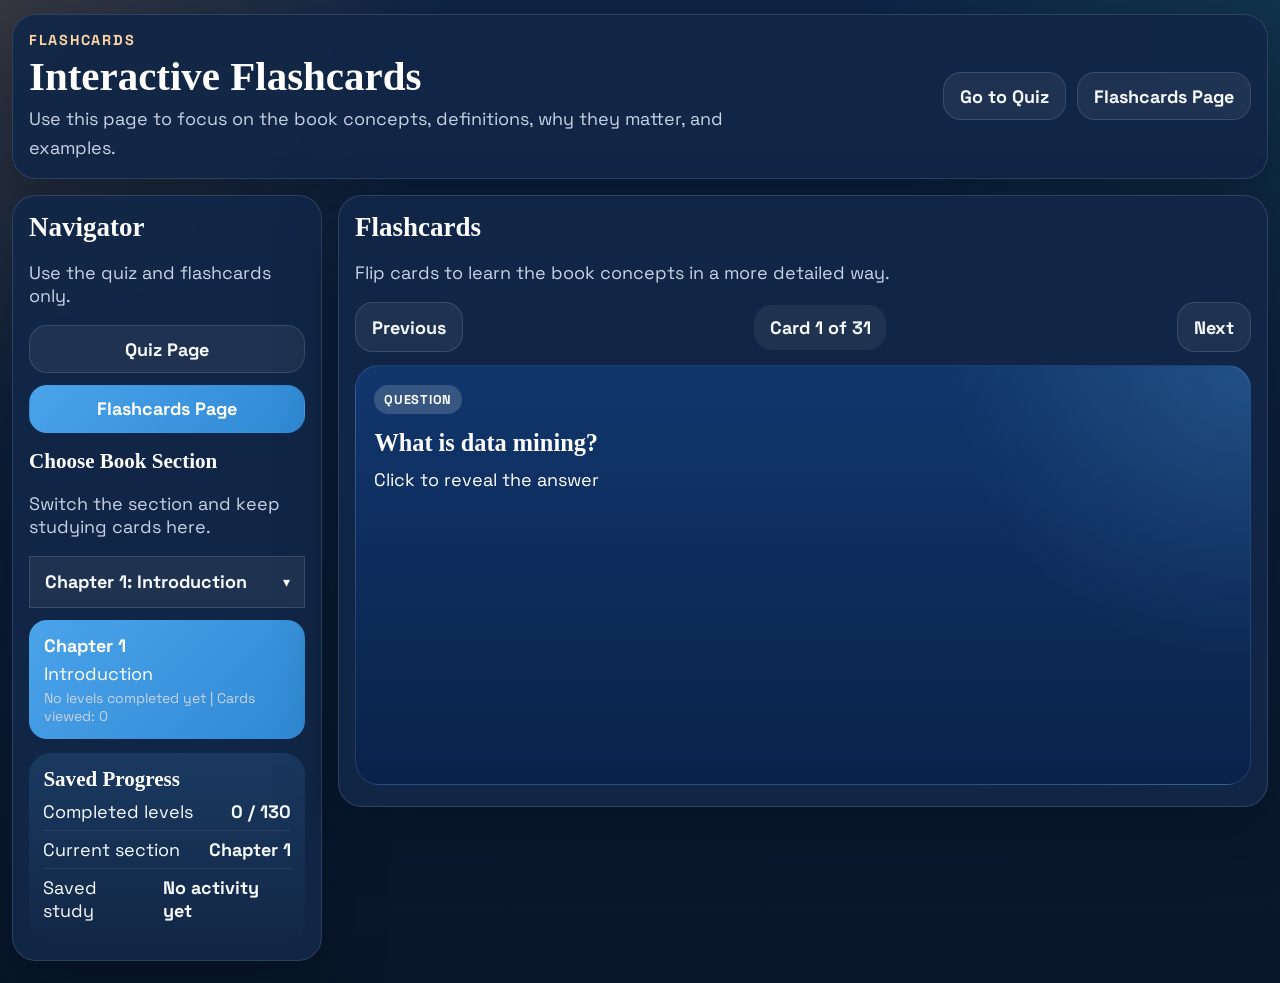
==== commit 8afcaad6: "interface" ====
--- a/flashcards.html
+++ b/flashcards.html
@@ -1,4 +1,4 @@
-<!DOCTYPE html>
+﻿<!DOCTYPE html>
 <html lang="en">
 <head>
   <meta charset="UTF-8" />
@@ -7,12 +7,9 @@
   <meta name="theme-color" content="#0b1f3a" />
   <meta name="apple-mobile-web-app-capable" content="yes" />
   <meta name="apple-mobile-web-app-status-bar-style" content="default" />
-<<<<<<< HEAD
-=======
   <link rel="preconnect" href="https://fonts.googleapis.com" />
   <link rel="preconnect" href="https://fonts.gstatic.com" crossorigin />
   <link href="https://fonts.googleapis.com/css2?family=Space+Grotesk:wght@400;500;700&display=swap" rel="stylesheet" />
->>>>>>> db1b2cb (m)
   <link rel="manifest" href="manifest.webmanifest" />
   <link rel="icon" href="icon-192.svg" type="image/svg+xml" />
   <link rel="stylesheet" href="styles.css" />
@@ -21,17 +18,6 @@
   <div class="app-shell">
     <header class="page-header card">
       <div>
-<<<<<<< HEAD
-        <p class="eyebrow">Flashcards Page</p>
-        <h1>Interactive Flashcards</h1>
-        <p class="hero-text">
-          Use this page to focus on chapter concepts, definitions, why they matter, and examples.
-        </p>
-      </div>
-      <div class="header-actions">
-        <a class="quick-link" href="index.html">Back to Chapters</a>
-        <a class="quick-link" href="quiz.html">Go to Quiz</a>
-=======
         <p class="eyebrow">Flashcards</p>
         <h1>Interactive Flashcards</h1>
         <p class="hero-text">
@@ -41,7 +27,6 @@
       <div class="header-actions">
         <a class="quick-link" href="index.html">Go to Quiz</a>
         <a class="quick-link" href="flashcards.html">Flashcards Page</a>
->>>>>>> db1b2cb (m)
       </div>
     </header>
 
@@ -49,31 +34,17 @@
       <aside class="nav-panel card">
         <div class="section-heading">
           <h2>Navigator</h2>
-<<<<<<< HEAD
-          <p>Move between the three app pages here.</p>
-        </div>
-
-        <nav class="nav-links">
-          <a class="nav-link" data-nav="home" href="index.html">Chapters &amp; Progress</a>
-          <a class="nav-link" data-nav="quiz" href="quiz.html">Quiz Page</a>
-=======
           <p>Use the quiz and flashcards only.</p>
         </div>
 
         <nav class="nav-links">
           <a class="nav-link" data-nav="quiz" href="index.html">Quiz Page</a>
->>>>>>> db1b2cb (m)
           <a class="nav-link" data-nav="flashcards" href="flashcards.html">Flashcards Page</a>
         </nav>
 
         <div class="section-heading compact">
-<<<<<<< HEAD
-          <h3>Choose Chapter</h3>
-          <p>Switch the chapter and keep studying cards here.</p>
-=======
           <h3>Choose Book Section</h3>
           <p>Switch the section and keep studying cards here.</p>
->>>>>>> db1b2cb (m)
         </div>
         <div class="chapter-select-wrap">
           <select id="chapter-select" class="chapter-select"></select>
@@ -88,11 +59,7 @@
             <strong id="completed-count">0 / 130</strong>
           </div>
           <div class="progress-row">
-<<<<<<< HEAD
-            <span>Current chapter</span>
-=======
             <span>Current section</span>
->>>>>>> db1b2cb (m)
             <strong id="current-chapter-label">Chapter 1</strong>
           </div>
           <div class="progress-row">
@@ -106,11 +73,7 @@
         <section class="card">
           <div class="section-heading">
             <h2>Flashcards</h2>
-<<<<<<< HEAD
-            <p>Flip cards to learn the chapter concepts in a more detailed way.</p>
-=======
             <p>Flip cards to learn the book concepts in a more detailed way.</p>
->>>>>>> db1b2cb (m)
           </div>
 
           <div class="flashcard-controls">
--- a/styles.css
+++ b/styles.css
@@ -1,61 +1,43 @@
 :root {
-<<<<<<< HEAD
   --bg: #0b1f3a;
   --bg-deep: #081629;
   --panel: rgba(18, 39, 71, 0.96);
+  --panel-strong: rgba(14, 31, 58, 0.98);
   --panel-soft: rgba(255, 255, 255, 0.05);
   --ink: #f7fbff;
   --muted: #c7d3e5;
-  --brand: #f28c28;
-  --brand-strong: #cf6f12;
+  --brand: #4ba3ea;
+  --brand-strong: #2f89d3;
   --success: #2ea66a;
   --danger: #d95b5b;
   --line: rgba(255, 255, 255, 0.12);
   --shadow: 0 24px 60px rgba(3, 12, 24, 0.35);
-=======
-  --bg: #d8efff;
-  --card: rgba(10, 34, 74, 0.92);
-  --card-strong: #12386f;
-  --ink: #ffffff;
-  --line: rgba(162, 192, 255, 0.16);
-  --brand: #2196f3;
-  --brand-dark: #0d7dd8;
-  --accent: #68c5ff;
-  --danger: #ff7d7d;
-  --success: #56d6a2;
-  --shadow: 0 18px 45px rgba(73, 121, 168, 0.16);
->>>>>>> db1b2cb (m)
 }
 
 * {
   box-sizing: border-box;
+}
+
+html {
+  scroll-behavior: smooth;
 }
 
 body {
   margin: 0;
   min-height: 100vh;
   font-family: "Space Grotesk", sans-serif;
+  font-size: 18px;
   color: var(--ink);
-  font-size: 18px;
   background:
-<<<<<<< HEAD
     radial-gradient(circle at top left, rgba(242, 140, 40, 0.18), transparent 28%),
     radial-gradient(circle at top right, rgba(46, 166, 106, 0.12), transparent 26%),
     linear-gradient(180deg, #0d2546 0%, #0b1f3a 42%, #081629 100%);
-=======
-    radial-gradient(circle at top, rgba(33, 150, 243, 0.18), transparent 24%),
-    radial-gradient(circle at right top, rgba(104, 197, 255, 0.24), transparent 32%),
-    linear-gradient(180deg, #f2fbff 0%, #d8efff 52%, #c7e8ff 100%);
->>>>>>> db1b2cb (m)
 }
 
 button,
 select,
-<<<<<<< HEAD
-=======
 input,
 textarea,
->>>>>>> db1b2cb (m)
 a {
   font: inherit;
 }
@@ -63,125 +45,82 @@
 a {
   color: inherit;
   text-decoration: none;
-<<<<<<< HEAD
 }
 
 .app-shell {
-  width: min(1380px, calc(100% - 1.5rem));
+  width: min(1320px, calc(100% - 1.5rem));
   margin: 0 auto;
-  padding: 0.75rem 0 1rem;
-}
-
-.card {
+  padding: 0.85rem 0 1.35rem;
+}
+
+.card,
+.page-header,
+.nav-panel,
+.page-main > .card {
   background: var(--panel);
-  border: 1px solid rgba(255, 255, 255, 0.08);
-  border-radius: 26px;
+  border: 1px solid var(--line);
+  border-radius: 24px;
   box-shadow: var(--shadow);
   backdrop-filter: blur(10px);
 }
 
+.page-header,
+.nav-panel,
+.page-main > .card {
+  padding: 1rem;
+}
+
 .page-header {
-  display: flex;
-  justify-content: space-between;
+  display: grid;
+  grid-template-columns: minmax(0, 1.45fr) minmax(250px, 0.8fr);
   gap: 1rem;
   align-items: center;
-  padding: 1rem 1.1rem;
-  margin-bottom: 0.85rem;
-=======
-}
-
-.app-shell {
-  width: min(1380px, calc(100% - 2rem));
-  margin: 0 auto;
-  padding: 2rem 0 3rem;
-}
-
-.page-header,
-.nav-panel,
-.page-main > .card,
-.quiz-page-card {
-  background: var(--card);
-  backdrop-filter: blur(10px);
-  border: 1px solid var(--line);
-  box-shadow: var(--shadow);
-  border-radius: 28px;
-}
-
-.page-header,
-.nav-panel,
-.feature-card,
-.page-main > .card,
-.quiz-page-card {
-  padding: 1.5rem;
-}
-
-.page-header {
-  display: grid;
-  grid-template-columns: 2fr 1fr;
-  gap: 1.5rem;
-  align-items: stretch;
-  margin-bottom: 1.5rem;
-}
-
-.page-header > div:first-child {
-  display: flex;
-  flex-direction: column;
-  justify-content: center;
->>>>>>> db1b2cb (m)
+  margin-bottom: 1rem;
 }
 
 .eyebrow {
   margin: 0 0 0.45rem;
+  font-size: 0.9rem;
+  font-weight: 800;
+  letter-spacing: 0.12em;
   text-transform: uppercase;
-  letter-spacing: 0.12em;
-  font-size: 0.9rem;
-  color: #ffffff;
-  font-weight: 800;
-<<<<<<< HEAD
   color: #ffd5a5;
-=======
->>>>>>> db1b2cb (m)
 }
 
 h1,
 h2,
 h3 {
+  margin: 0;
   font-family: Georgia, "Times New Roman", serif;
-  margin: 0;
   color: #ffffff;
 }
 
 h1 {
-<<<<<<< HEAD
-  font-size: clamp(2rem, 3.2vw, 3.4rem);
-  line-height: 1;
-  margin-bottom: 0.35rem;
-=======
-  font-size: clamp(2.5rem, 4vw, 4.5rem);
-  line-height: 1;
-  margin-bottom: 0.75rem;
->>>>>>> db1b2cb (m)
+  font-size: clamp(2rem, 3.2vw, 3.3rem);
+  line-height: 1.02;
+  margin-bottom: 0.45rem;
 }
 
 .hero-text,
 .section-heading p,
-.large-copy,
-<<<<<<< HEAD
-.results-summary {
+.results-summary,
+.saved-item-meta,
+.chapter-meta,
+.large-copy {
   color: var(--muted);
 }
 
-.hero-text {
-  max-width: 780px;
+.hero-text,
+.large-copy {
   margin: 0;
-  line-height: 1.5;
+  line-height: 1.6;
 }
 
 .header-actions {
   display: flex;
-  gap: 0.65rem;
   flex-wrap: wrap;
   justify-content: flex-end;
+  gap: 0.7rem;
 }
 
 .quick-link,
@@ -191,10 +130,27 @@
 .level-button,
 .quiz-option,
 .flashcard,
-.chapter-card,
-.chapter-current-card {
+.chapter-current-card,
+.topic-item,
+.saved-item,
+.status-card,
+.result-item,
+.quiz-status,
+.quiz-score-pill,
+.card-position {
   border-radius: 18px;
   transition: transform 180ms ease, box-shadow 180ms ease, background 180ms ease;
+}
+
+.quick-link,
+.nav-link,
+.secondary-button,
+.level-button,
+.quiz-option,
+.chapter-select {
+  border: 1px solid var(--line);
+  background: rgba(255, 255, 255, 0.06);
+  color: var(--ink);
 }
 
 .quick-link,
@@ -203,10 +159,7 @@
   align-items: center;
   justify-content: center;
   min-height: 48px;
-  padding: 0.7rem 1rem;
-  border: 1px solid rgba(242, 140, 40, 0.3);
-  background: rgba(242, 140, 40, 0.12);
-  color: #ffd5a5;
+  padding: 0.72rem 1rem;
   font-weight: 800;
 }
 
@@ -218,170 +171,55 @@
 .quiz-option:hover,
 .flashcard:hover {
   transform: translateY(-2px);
-  box-shadow: 0 12px 28px rgba(7, 16, 28, 0.3);
-}
-
-.page-layout {
-  display: grid;
-  grid-template-columns: 320px minmax(0, 1fr);
-  gap: 0.85rem;
-  align-items: start;
-}
-
-.nav-panel {
-  padding: 0.9rem;
-  position: sticky;
-  top: 0.6rem;
-}
-
-.page-main {
-  display: grid;
-  gap: 0.85rem;
-}
-
-.section-heading {
-  margin-bottom: 0.65rem;
-}
-
-.section-heading h2,
-.section-heading h3 {
-  margin-bottom: 0.25rem;
-}
-
-.section-heading p {
-  margin: 0;
-}
-
-.section-heading.compact {
-  margin-top: 0.85rem;
-}
-
-.nav-links {
-  display: grid;
-  gap: 0.5rem;
-}
-
-.nav-link.active {
-  background: linear-gradient(135deg, var(--brand), #ffac55);
-  border-color: transparent;
-  color: white;
-=======
-.results-summary,
-.saved-item-meta,
-.chapter-meta {
-  color: #ffffff;
-}
-
-.hero-text,
-.large-copy {
-  line-height: 1.7;
-  margin: 0;
-}
-
-.large-copy {
-  font-size: 1.08rem;
-}
-
-.header-actions {
-  display: flex;
-  flex-direction: column;
-  justify-content: center;
-  gap: 0.9rem;
-  background:
-    linear-gradient(135deg, rgba(10, 34, 74, 0.96), rgba(18, 56, 111, 0.95)),
-    var(--card);
-  border: 1px solid var(--line);
-  border-radius: 24px;
-  padding: 1rem;
-}
-
-.quick-link,
-.nav-link,
-.primary-button,
-.secondary-button,
-.level-button,
-.quiz-option,
-.flashcard,
-.chapter-current-card {
-  border-radius: 18px;
-  transition: transform 180ms ease, box-shadow 180ms ease, background 180ms ease;
-}
-
-.quick-link,
-.nav-link,
-.secondary-button,
-.level-button,
-.quiz-option {
-  background: rgba(255, 255, 255, 0.08);
-  color: #ffffff;
-  border: 1px solid var(--line);
-}
-
-.quick-link,
-.nav-link {
-  display: inline-flex;
-  align-items: center;
-  justify-content: center;
-  min-height: 52px;
-  padding: 0.8rem 1rem;
-  font-weight: 800;
-}
-
-.quick-link:hover,
-.nav-link:hover,
-.primary-button:hover,
-.secondary-button:hover,
-.level-button:hover,
-.quiz-option:hover,
-.flashcard:hover {
-  transform: translateY(-2px);
-  box-shadow: 0 12px 28px rgba(13, 35, 53, 0.14);
-}
-
-.page-layout {
-  display: grid;
-  grid-template-columns: 320px 1fr;
-  gap: 1.5rem;
-  align-items: start;
-}
-
-.nav-panel {
-  position: sticky;
-  top: 0.75rem;
-}
-
-.page-main {
-  display: grid;
-  gap: 1.5rem;
-  align-content: start;
-}
-
-.section-heading {
-  margin-bottom: 1rem;
-}
-
-.section-heading h2,
-.section-heading h3 {
-  margin-bottom: 0.3rem;
-  font-size: clamp(1.8rem, 2.4vw, 2.4rem);
-}
-
-.section-heading.compact {
-  margin-top: 1.2rem;
-}
-
-.nav-links {
-  display: grid;
-  gap: 0.7rem;
+  box-shadow: 0 14px 26px rgba(7, 16, 28, 0.28);
 }
 
 .nav-link.active,
 .primary-button,
 .level-button.active {
-  background: linear-gradient(135deg, var(--brand), var(--brand-dark));
-  color: white;
   border-color: transparent;
->>>>>>> db1b2cb (m)
+  background: linear-gradient(135deg, var(--brand), var(--brand-strong));
+  color: #ffffff;
+}
+
+.page-layout {
+  display: grid;
+  grid-template-columns: 310px minmax(0, 1fr);
+  gap: 1rem;
+  align-items: start;
+}
+
+.nav-panel {
+  position: sticky;
+  top: 0.7rem;
+}
+
+.page-main {
+  display: grid;
+  gap: 1rem;
+  align-content: start;
+}
+
+.section-heading {
+  margin-bottom: 0.8rem;
+}
+
+.section-heading h2,
+.section-heading h3 {
+  margin-bottom: 0.2rem;
+}
+
+.section-heading.compact {
+  margin-top: 1rem;
+}
+
+.nav-links,
+.topic-list,
+.saved-progress-list,
+.results-list,
+.quiz-options {
+  display: grid;
+  gap: 0.7rem;
 }
 
 .chapter-select-wrap {
@@ -393,28 +231,12 @@
   appearance: none;
   -webkit-appearance: none;
   cursor: pointer;
-<<<<<<< HEAD
   padding: 0.85rem 2.7rem 0.85rem 0.95rem;
-  border-radius: 18px;
-  border: 1px solid var(--line);
-  background: rgba(255, 255, 255, 0.06);
-  color: var(--ink);
-=======
-  padding: 0.95rem 2.8rem 0.95rem 1rem;
-  border-radius: 16px;
-  border: 1px solid var(--line);
-  background: rgba(255, 255, 255, 0.08);
-  color: #ffffff;
->>>>>>> db1b2cb (m)
   font-weight: 700;
 }
 
 .chapter-select option {
-<<<<<<< HEAD
   color: #0b1f3a;
-=======
-  color: #0b2550;
->>>>>>> db1b2cb (m)
 }
 
 .chapter-select-arrow {
@@ -429,138 +251,60 @@
 
 .chapter-current-card {
   display: grid;
-  gap: 0.3rem;
-<<<<<<< HEAD
-  margin-top: 0.7rem;
-  padding: 0.85rem 0.9rem;
-  background: linear-gradient(135deg, var(--brand), #ffac55);
-  color: white;
+  gap: 0.28rem;
+  margin-top: 0.75rem;
+  padding: 0.9rem 0.95rem;
+  background: linear-gradient(135deg, var(--brand), var(--brand-strong));
+  color: #ffffff;
 }
 
 .chapter-meta {
   font-size: 0.88rem;
-  opacity: 0.9;
 }
 
 .progress-card {
-  margin-top: 0.8rem;
-  padding: 0.8rem;
+  margin-top: 0.85rem;
+  padding: 0.9rem;
   border-radius: 22px;
-  background: linear-gradient(180deg, rgba(242, 140, 40, 0.15), rgba(18, 39, 71, 0.94));
-=======
-  margin-top: 0.8rem;
-  padding: 0.95rem 1rem;
-  background:
-    radial-gradient(circle at top right, rgba(104, 197, 255, 0.18), transparent 30%),
-    linear-gradient(180deg, rgba(18, 56, 111, 0.96) 0%, rgba(10, 34, 74, 0.94) 100%);
-  border: 1px solid rgba(162, 192, 255, 0.16);
-}
-
-.progress-card {
-  margin-top: 1rem;
-  padding: 1rem;
-  border-radius: 20px;
-  background: linear-gradient(180deg, rgba(33, 150, 243, 0.16), rgba(18, 56, 111, 0.74));
->>>>>>> db1b2cb (m)
+  background: linear-gradient(180deg, rgba(75, 163, 234, 0.16), rgba(18, 39, 71, 0.94));
 }
 
 .progress-row {
   display: flex;
   justify-content: space-between;
   gap: 0.75rem;
-<<<<<<< HEAD
-  padding: 0.4rem 0;
+  padding: 0.45rem 0;
   border-bottom: 1px solid rgba(255, 255, 255, 0.08);
-=======
-  padding: 0.5rem 0;
-  border-bottom: 1px solid rgba(162, 192, 255, 0.14);
->>>>>>> db1b2cb (m)
 }
 
 .progress-row:last-child {
   border-bottom: 0;
-}
-
-<<<<<<< HEAD
-.feature-card,
-.page-main > .card {
-  padding: 1rem 1.05rem;
-}
-
-.large-copy {
-  font-size: 1.05rem;
-  line-height: 1.75;
-  margin: 0;
-}
-
-.topic-list,
-.saved-progress-list {
-  display: grid;
-  gap: 0.7rem;
-=======
-.topic-list,
-.saved-progress-list,
-.results-list,
-.quiz-options {
-  display: grid;
-  gap: 0.8rem;
->>>>>>> db1b2cb (m)
 }
 
 .topic-item,
 .saved-item,
 .status-card,
 .result-item {
-<<<<<<< HEAD
-  padding: 0.85rem 0.95rem;
-  border-radius: 18px;
+  padding: 0.9rem 1rem;
   background: rgba(255, 255, 255, 0.05);
   border: 1px solid rgba(255, 255, 255, 0.08);
-=======
-  padding: 0.95rem 1rem;
-  border-radius: 18px;
-  background: rgba(255, 255, 255, 0.05);
-  border: 1px solid rgba(162, 192, 255, 0.16);
-  color: #ffffff;
->>>>>>> db1b2cb (m)
 }
 
 .topic-item strong,
 .saved-item strong {
   display: block;
-  margin-bottom: 0.2rem;
-}
-
-<<<<<<< HEAD
-.saved-item-meta {
-  color: var(--muted);
-  font-size: 0.92rem;
+  margin-bottom: 0.18rem;
 }
 
 .quiz-page-card {
-  padding: 1rem 1.1rem;
+  background: var(--panel-strong);
 }
 
 .quiz-level-box {
-  margin-bottom: 0.8rem;
-  padding: 0.8rem;
+  margin-bottom: 0.9rem;
+  padding: 0.9rem;
   border-radius: 22px;
-  background: linear-gradient(180deg, rgba(242, 140, 40, 0.14), rgba(18, 39, 71, 0.92));
-}
-
-.quiz-level-head {
-  margin-bottom: 0.55rem;
-=======
-.quiz-page-card {
-  background: var(--card-strong);
-}
-
-.quiz-level-box {
-  margin-bottom: 1rem;
-  padding: 1rem;
-  border-radius: 20px;
-  background: linear-gradient(180deg, rgba(33, 150, 243, 0.14), rgba(18, 56, 111, 0.72));
-  border: 1px solid rgba(162, 192, 255, 0.18);
+  background: linear-gradient(180deg, rgba(75, 163, 234, 0.18), rgba(18, 39, 71, 0.92));
 }
 
 .quiz-level-head {
@@ -568,203 +312,116 @@
   align-items: flex-start;
   justify-content: space-between;
   gap: 1rem;
-  margin-bottom: 0.7rem;
+  margin-bottom: 0.65rem;
 }
 
 .quiz-level-head h3 {
-  margin-bottom: 0.2rem;
->>>>>>> db1b2cb (m)
+  margin-bottom: 0.18rem;
 }
 
 .quiz-level-head p {
   margin: 0;
-<<<<<<< HEAD
-  color: var(--muted);
-=======
-  color: #ffffff;
 }
 
 .level-toggle-button {
   flex: 0 0 auto;
-  min-height: 42px;
-  padding: 0.65rem 1rem;
-  border-radius: 14px;
 }
 
 .level-panel-content.collapsed {
   display: none;
->>>>>>> db1b2cb (m)
 }
 
 .level-grid {
   display: grid;
-  grid-template-columns: repeat(auto-fit, minmax(150px, 1fr));
-<<<<<<< HEAD
-  gap: 0.65rem;
+  grid-template-columns: repeat(auto-fit, minmax(145px, 1fr));
+  gap: 0.7rem;
 }
 
 .level-button,
 .quiz-option,
 .secondary-button {
   border: 1px solid var(--line);
-  background: rgba(255, 255, 255, 0.05);
+  background: rgba(255, 255, 255, 0.06);
   color: var(--ink);
-=======
-  gap: 0.8rem;
->>>>>>> db1b2cb (m)
 }
 
 .level-button,
 .quiz-option {
   width: 100%;
   text-align: left;
-<<<<<<< HEAD
   padding: 0.95rem 1rem;
   cursor: pointer;
 }
 
-.level-button.active,
-.primary-button {
-  background: linear-gradient(135deg, var(--brand), #ffac55);
-  color: white;
-  border: 0;
-}
-
 .level-meta {
   display: block;
-  margin-top: 0.35rem;
-  color: rgba(255, 255, 255, 0.88);
-  font-size: 0.84rem;
-=======
-  padding: 1rem;
-  cursor: pointer;
-}
-
-.level-meta {
-  display: block;
-  margin-top: 0.35rem;
-  color: rgba(255, 255, 255, 0.92);
-  font-size: 0.9rem;
->>>>>>> db1b2cb (m)
+  margin-top: 0.3rem;
+  color: rgba(255, 255, 255, 0.86);
+  font-size: 0.86rem;
 }
 
 .quiz-toolbar,
 .quiz-actions,
-<<<<<<< HEAD
-.flashcard-controls {
-  display: flex;
-  align-items: center;
-  gap: 0.6rem;
-=======
 .flashcard-controls,
 .review-controls {
   display: flex;
   align-items: center;
-  gap: 0.8rem;
->>>>>>> db1b2cb (m)
   flex-wrap: wrap;
+  gap: 0.65rem;
 }
 
 .quiz-toolbar {
-<<<<<<< HEAD
-  margin-bottom: 0.6rem;
-=======
-  margin-bottom: 0.8rem;
->>>>>>> db1b2cb (m)
+  margin-bottom: 0.65rem;
 }
 
 .quiz-status,
 .quiz-score-pill,
 .card-position {
-<<<<<<< HEAD
-  padding: 0.65rem 0.9rem;
-  border-radius: 15px;
+  padding: 0.7rem 0.95rem;
   background: rgba(255, 255, 255, 0.06);
   font-weight: 800;
-=======
-  padding: 0.8rem 1rem;
-  border-radius: 18px;
-  background: rgba(255, 255, 255, 0.08);
-  font-weight: 800;
-  font-size: 1.08rem;
-  color: #ffffff;
->>>>>>> db1b2cb (m)
 }
 
 .progress-track {
   width: 100%;
-<<<<<<< HEAD
   height: 12px;
+  margin-bottom: 0.9rem;
   border-radius: 999px;
+  overflow: hidden;
   background: rgba(255, 255, 255, 0.08);
-  overflow: hidden;
-  margin-bottom: 0.9rem;
-=======
-  height: 14px;
-  border-radius: 999px;
-  background: rgba(255, 255, 255, 0.08);
-  overflow: hidden;
-  margin-bottom: 1rem;
->>>>>>> db1b2cb (m)
 }
 
 .progress-bar {
   width: 0;
   height: 100%;
   border-radius: inherit;
-<<<<<<< HEAD
   background: linear-gradient(90deg, var(--success), var(--brand));
-=======
-  background: linear-gradient(90deg, var(--accent), var(--brand));
->>>>>>> db1b2cb (m)
   transition: width 220ms ease;
 }
 
 .quiz-panel {
   display: grid;
-  grid-template-columns: minmax(0, 1fr) 320px;
-<<<<<<< HEAD
-  gap: 0.9rem;
+  gap: 0.95rem;
   align-items: start;
 }
 
 .quiz-main-column {
   display: grid;
   gap: 0.85rem;
-=======
-  gap: 1rem;
-  align-items: start;
-}
-
-.quiz-panel:has(.quiz-feedback.hidden) {
-  grid-template-columns: minmax(0, 1fr);
-}
-
-.quiz-main-column {
-  display: grid;
-  gap: 0.9rem;
-  width: 100%;
-  max-width: 980px;
-  margin: 0 auto;
->>>>>>> db1b2cb (m)
 }
 
 .quiz-question {
+  max-width: 920px;
   margin: 0;
-<<<<<<< HEAD
-  font-size: clamp(1.6rem, 2vw, 2.2rem);
-  line-height: 1.35;
-}
-
-.quiz-options,
-.results-list {
-  display: grid;
-  gap: 0.65rem;
+  font-size: clamp(1.35rem, 1.95vw, 1.95rem);
+  font-weight: 500;
+  line-height: 1.4;
+  color: #ffffff;
 }
 
 .quiz-option {
-  font-size: 1.08rem;
-  line-height: 1.45;
+  font-size: 1.06rem;
+  line-height: 1.5;
 }
 
 .quiz-option.correct {
@@ -784,8 +441,6 @@
   background: rgba(255, 255, 255, 0.05);
   border: 1px solid rgba(255, 255, 255, 0.08);
   line-height: 1.6;
-  position: sticky;
-  top: 0.6rem;
 }
 
 .quiz-feedback.correct {
@@ -796,120 +451,42 @@
 .quiz-feedback.wrong {
   background: rgba(217, 91, 91, 0.14);
   border-color: rgba(217, 91, 91, 0.34);
-=======
-  font-size: clamp(1.55rem, 2.15vw, 2.2rem);
-  font-weight: 500;
-  line-height: 1.35;
-  color: #ffffff;
-  text-align: justify;
-  max-width: 920px;
-  margin-inline: auto;
-}
-
-.quiz-option {
-  font-size: 1.14rem;
-  line-height: 1.55;
-}
-
-.quiz-option.correct {
-  background: rgba(86, 214, 162, 0.14);
-  border-color: rgba(86, 214, 162, 0.36);
-}
-
-.quiz-option.wrong {
-  background: rgba(255, 125, 125, 0.14);
-  border-color: rgba(255, 125, 125, 0.36);
-}
-
-.quiz-feedback {
-  min-height: 150px;
-  padding: 1rem;
-  border-radius: 20px;
-  background: rgba(255, 255, 255, 0.06);
-  border: 1px solid rgba(162, 192, 255, 0.16);
-  line-height: 1.6;
-  color: #ffffff;
-  position: sticky;
-  top: 0.75rem;
-}
-
-.quiz-options {
-  width: 100%;
-  max-width: 920px;
-  margin: 0 auto;
-}
-
-.quiz-actions {
-  justify-content: center;
-}
-
-.quiz-feedback.correct {
-  background: rgba(86, 214, 162, 0.1);
-  border-color: rgba(86, 214, 162, 0.22);
-}
-
-.quiz-feedback.wrong {
-  background: rgba(255, 125, 125, 0.1);
-  border-color: rgba(255, 125, 125, 0.22);
->>>>>>> db1b2cb (m)
 }
 
 .feedback-head {
   display: flex;
   align-items: center;
   gap: 0.7rem;
-<<<<<<< HEAD
   margin-bottom: 0.4rem;
-=======
-  margin-bottom: 0.35rem;
->>>>>>> db1b2cb (m)
 }
 
 .feedback-emoji {
-  font-size: 1.6rem;
+  font-size: 1.55rem;
 }
 
 .primary-button,
 .secondary-button {
-  min-height: 48px;
-<<<<<<< HEAD
-  padding: 0.8rem 1rem;
-=======
-  padding: 0.9rem 1.25rem;
->>>>>>> db1b2cb (m)
+  min-height: 46px;
+  padding: 0.78rem 1rem;
   font-weight: 800;
   cursor: pointer;
 }
 
-<<<<<<< HEAD
-.hidden {
-  display: none;
-}
-
 .results-summary {
   margin-bottom: 0.8rem;
-  font-size: 1rem;
   line-height: 1.6;
 }
 
 .flashcard-controls {
   justify-content: space-between;
-  margin-bottom: 0.75rem;
-=======
-.flashcard-controls {
-  justify-content: space-between;
-  margin-bottom: 0.85rem;
->>>>>>> db1b2cb (m)
+  margin-bottom: 0.8rem;
 }
 
 .flashcard {
   position: relative;
   width: 100%;
   min-height: 420px;
-<<<<<<< HEAD
-=======
   height: 420px;
->>>>>>> db1b2cb (m)
   padding: 0;
   border: 0;
   background: transparent;
@@ -925,14 +502,9 @@
   justify-content: flex-start;
   align-items: flex-start;
   width: 100%;
-<<<<<<< HEAD
+  height: 100%;
   min-height: 420px;
   padding: 1.2rem 1.15rem;
-=======
-  height: 100%;
-  min-height: 420px;
-  padding: 1.25rem 1.2rem;
->>>>>>> db1b2cb (m)
   border-radius: 24px;
   backface-visibility: hidden;
   transition: transform 260ms ease;
@@ -944,20 +516,16 @@
   background:
     radial-gradient(circle at top right, rgba(104, 197, 255, 0.18), transparent 30%),
     linear-gradient(180deg, rgba(18, 56, 111, 0.96) 0%, rgba(10, 34, 74, 0.94) 100%);
-  color: white;
+  color: #ffffff;
   border: 1px solid rgba(162, 192, 255, 0.16);
 }
 
 .flashcard-back {
-<<<<<<< HEAD
   background: linear-gradient(135deg, rgba(242, 140, 40, 0.14), rgba(255, 255, 255, 0.05));
-=======
-  background: linear-gradient(180deg, rgba(33, 150, 243, 0.16), rgba(18, 56, 111, 0.74));
->>>>>>> db1b2cb (m)
   color: var(--ink);
   border: 1px solid rgba(162, 192, 255, 0.16);
   transform: rotateY(180deg);
-  line-height: 1.8;
+  line-height: 1.75;
 }
 
 .flashcard.flipped .flashcard-front {
@@ -971,41 +539,45 @@
 .flashcard-label {
   display: inline-block;
   margin-bottom: 0.65rem;
-<<<<<<< HEAD
   padding: 0.38rem 0.6rem;
-=======
-  padding: 0.4rem 0.65rem;
->>>>>>> db1b2cb (m)
   border-radius: 999px;
   font-size: 0.8rem;
   font-weight: 800;
+  letter-spacing: 0.06em;
   text-transform: uppercase;
-  letter-spacing: 0.06em;
   background: rgba(255, 255, 255, 0.16);
 }
 
 .flashcard-back .flashcard-label {
-  background: rgba(33, 150, 243, 0.14);
+  background: rgba(75, 163, 234, 0.22);
   color: #ffffff;
 }
 
 .flashcard-face h3 {
-<<<<<<< HEAD
   margin-bottom: 0.5rem;
-  font-size: clamp(1.5rem, 2vw, 2rem);
+  font-size: clamp(1.35rem, 1.9vw, 1.9rem);
   line-height: 1.45;
-=======
-  margin-bottom: 0.55rem;
-  font-size: clamp(1.5rem, 2vw, 2rem);
-  line-height: 1.4;
->>>>>>> db1b2cb (m)
 }
 
 .flashcard-face p {
   margin: 0;
 }
 
-<<<<<<< HEAD
+.hidden {
+  display: none !important;
+}
+
+@media (min-width: 1180px) {
+  .quiz-panel {
+    grid-template-columns: minmax(0, 1fr) 320px;
+  }
+
+  .quiz-feedback:not(.hidden) {
+    position: sticky;
+    top: 0.7rem;
+  }
+}
+
 @media (max-width: 1080px) {
   .page-layout {
     grid-template-columns: 1fr;
@@ -1014,52 +586,49 @@
   .nav-panel {
     position: static;
   }
-
-=======
-.hidden {
-  display: none;
-}
-
-@media (max-width: 1080px) {
-  .page-layout,
->>>>>>> db1b2cb (m)
-  .quiz-panel {
-    grid-template-columns: 1fr;
-  }
-
+}
+
+@media (max-width: 820px) {
+  body {
+    font-size: 16px;
+  }
+
+  .app-shell {
+    width: min(100% - 0.9rem, 1320px);
+    padding-top: 0.55rem;
+  }
+
+  .page-header,
   .nav-panel,
-  .quiz-feedback {
-    position: static;
-  }
-}
-
-@media (max-width: 760px) {
-  .app-shell {
-    width: min(100% - 1rem, 1380px);
+  .page-main > .card {
+    padding: 0.85rem;
+    border-radius: 20px;
   }
 
   .page-header {
     grid-template-columns: 1fr;
+    gap: 0.8rem;
   }
 
   .header-actions {
-    padding: 0;
-    background: transparent;
-    border: 0;
-  }
-
-  .header-actions,
-  .flashcard-controls,
-  .quiz-toolbar,
-  .quiz-actions,
-  .review-controls {
-    width: 100%;
+    justify-content: stretch;
+  }
+
+  .page-layout {
+    gap: 0.85rem;
+  }
+
+  .nav-links,
+  .header-actions {
+    display: grid;
+    gap: 0.6rem;
   }
 
   .quick-link,
+  .nav-link,
   .primary-button,
   .secondary-button {
-    flex: 1 1 100%;
+    width: 100%;
   }
 
   .quiz-level-head {
@@ -1071,6 +640,23 @@
     width: 100%;
   }
 
+  .level-grid {
+    grid-template-columns: repeat(2, minmax(0, 1fr));
+  }
+
+  .quiz-question {
+    font-size: clamp(1.2rem, 4vw, 1.5rem);
+    line-height: 1.45;
+  }
+
+  .quiz-option {
+    font-size: 1rem;
+  }
+
+  .progress-row {
+    align-items: flex-start;
+  }
+
   .flashcard,
   .flashcard-face {
     min-height: 500px;
@@ -1081,34 +667,62 @@
   }
 }
 
-@media (max-width: 760px) {
+@media (max-width: 600px) {
   .app-shell {
-    width: min(100% - 1rem, 1380px);
-  }
-
-  .page-header {
+    width: calc(100% - 0.7rem);
+  }
+
+  .page-header,
+  .nav-panel,
+  .page-main > .card {
+    padding: 0.78rem;
+  }
+
+  h1 {
+    font-size: clamp(1.65rem, 7vw, 2.15rem);
+  }
+
+  .section-heading h2,
+  .section-heading h3 {
+    font-size: 1.2rem;
+  }
+
+  .quiz-toolbar,
+  .quiz-actions,
+  .flashcard-controls {
     flex-direction: column;
-    align-items: flex-start;
-  }
-
-  .header-actions,
-  .flashcard-controls,
-  .quiz-toolbar,
-  .quiz-actions {
+    align-items: stretch;
+  }
+
+  .quiz-status,
+  .quiz-score-pill,
+  .card-position {
     width: 100%;
-  }
-
-  .quick-link,
-  .primary-button,
-  .secondary-button {
-    flex: 1 1 100%;
-  }
-
-  .flashcard {
-    min-height: 500px;
-  }
-
-  .flashcard-face {
-    min-height: 500px;
-  }
-}
+    text-align: center;
+  }
+
+  .level-grid {
+    grid-template-columns: 1fr;
+  }
+
+  .progress-row {
+    flex-direction: column;
+    gap: 0.15rem;
+  }
+
+  .chapter-current-card,
+  .progress-card,
+  .quiz-level-box,
+  .topic-item,
+  .saved-item,
+  .status-card,
+  .result-item,
+  .quiz-option,
+  .level-button {
+    border-radius: 16px;
+  }
+
+  .flashcard-face h3 {
+    font-size: 1.18rem;
+  }
+}
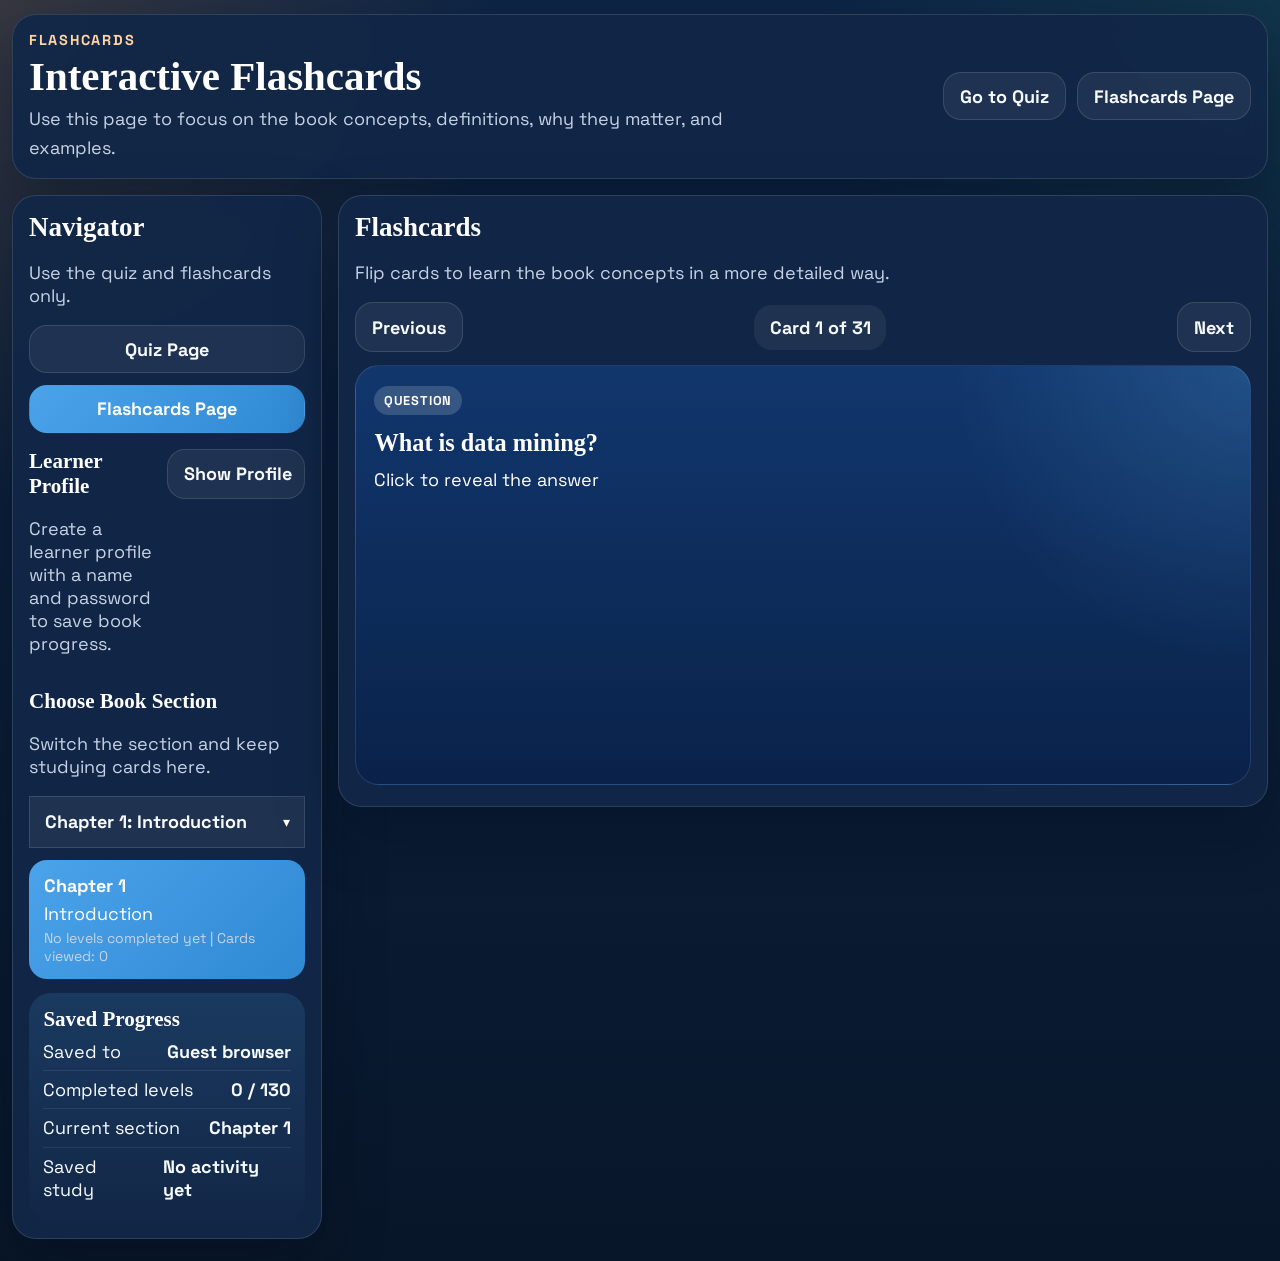
==== commit 8f7b298a: "user" ====
--- a/flashcards.html
+++ b/flashcards.html
@@ -42,6 +42,44 @@
           <a class="nav-link" data-nav="flashcards" href="flashcards.html">Flashcards Page</a>
         </nav>
 
+        <div class="section-heading compact section-heading--collapsible">
+          <div>
+            <h3>Learner Profile</h3>
+            <p>Create a learner profile with a name and password to save book progress.</p>
+          </div>
+          <button id="toggle-profile-panel-button" class="secondary-button collapse-button" type="button" aria-expanded="false">
+            Show Profile
+          </button>
+        </div>
+
+        <div id="profile-panel-content" class="hidden">
+          <div class="profile-panel">
+            <div class="profile-current">
+              <div class="progress-row">
+                <span>Current learner</span>
+                <strong id="profile-name-label">Guest</strong>
+              </div>
+            </div>
+
+            <div class="profile-form">
+              <label class="field-label" for="profile-name">Name</label>
+              <input id="profile-name" type="text" placeholder="Enter learner name" />
+
+              <label class="field-label" for="profile-password">Password</label>
+              <input id="profile-password" type="password" placeholder="Create or enter password" />
+
+              <div class="profile-actions">
+                <button id="create-profile-button" class="primary-button" type="button">Create Profile</button>
+                <button id="login-profile-button" class="secondary-button" type="button">Log In</button>
+                <button id="logout-profile-button" class="secondary-button hidden" type="button">Log Out</button>
+              </div>
+            </div>
+
+            <p class="profile-note">Saved only in this browser on this device.</p>
+            <div id="profile-message" class="feedback-box hidden"></div>
+          </div>
+        </div>
+
         <div class="section-heading compact">
           <h3>Choose Book Section</h3>
           <p>Switch the section and keep studying cards here.</p>
@@ -54,6 +92,10 @@
 
         <div class="progress-card">
           <h3>Saved Progress</h3>
+          <div class="progress-row">
+            <span>Saved to</span>
+            <strong id="save-status-label">Guest browser</strong>
+          </div>
           <div class="progress-row">
             <span>Completed levels</span>
             <strong id="completed-count">0 / 130</strong>
--- a/styles.css
+++ b/styles.css
@@ -204,6 +204,13 @@
   margin-bottom: 0.8rem;
 }
 
+.section-heading--collapsible {
+  display: flex;
+  justify-content: space-between;
+  gap: 0.8rem;
+  align-items: flex-start;
+}
+
 .section-heading h2,
 .section-heading h3 {
   margin-bottom: 0.2rem;
@@ -220,6 +227,75 @@
 .quiz-options {
   display: grid;
   gap: 0.7rem;
+}
+
+.profile-panel {
+  margin: 0.8rem 0 0.95rem;
+  padding: 1rem;
+  border-radius: 20px;
+  background: linear-gradient(180deg, rgba(75, 163, 234, 0.16), rgba(18, 56, 111, 0.72));
+  border: 1px solid rgba(255, 255, 255, 0.12);
+}
+
+.profile-current {
+  margin-bottom: 0.85rem;
+}
+
+.profile-form {
+  display: grid;
+  gap: 0.55rem;
+}
+
+.field-label {
+  font-size: 0.98rem;
+  font-weight: 800;
+  color: #ffffff;
+}
+
+.profile-form input {
+  width: 100%;
+  padding: 0.85rem 1rem;
+  border-radius: 14px;
+  border: 1px solid var(--line);
+  background: rgba(255, 255, 255, 0.08);
+  color: #ffffff;
+}
+
+.profile-actions {
+  display: flex;
+  gap: 0.65rem;
+  flex-wrap: wrap;
+}
+
+.profile-note {
+  margin: 0.7rem 0 0;
+  color: var(--muted);
+  line-height: 1.45;
+}
+
+.feedback-box {
+  margin-top: 0.85rem;
+  padding: 0.9rem 1rem;
+  border-radius: 18px;
+  background: rgba(255, 255, 255, 0.06);
+  border: 1px solid rgba(255, 255, 255, 0.1);
+  line-height: 1.6;
+  color: #ffffff;
+}
+
+.feedback-box.success {
+  background: rgba(86, 214, 162, 0.12);
+  border-color: rgba(86, 214, 162, 0.28);
+}
+
+.feedback-box.error {
+  background: rgba(255, 125, 125, 0.12);
+  border-color: rgba(255, 125, 125, 0.28);
+}
+
+.collapse-button {
+  min-width: 138px;
+  white-space: nowrap;
 }
 
 .chapter-select-wrap {
@@ -636,6 +712,12 @@
     align-items: stretch;
   }
 
+  .section-heading--collapsible,
+  .profile-actions {
+    flex-direction: column;
+    align-items: stretch;
+  }
+
   .level-toggle-button {
     width: 100%;
   }
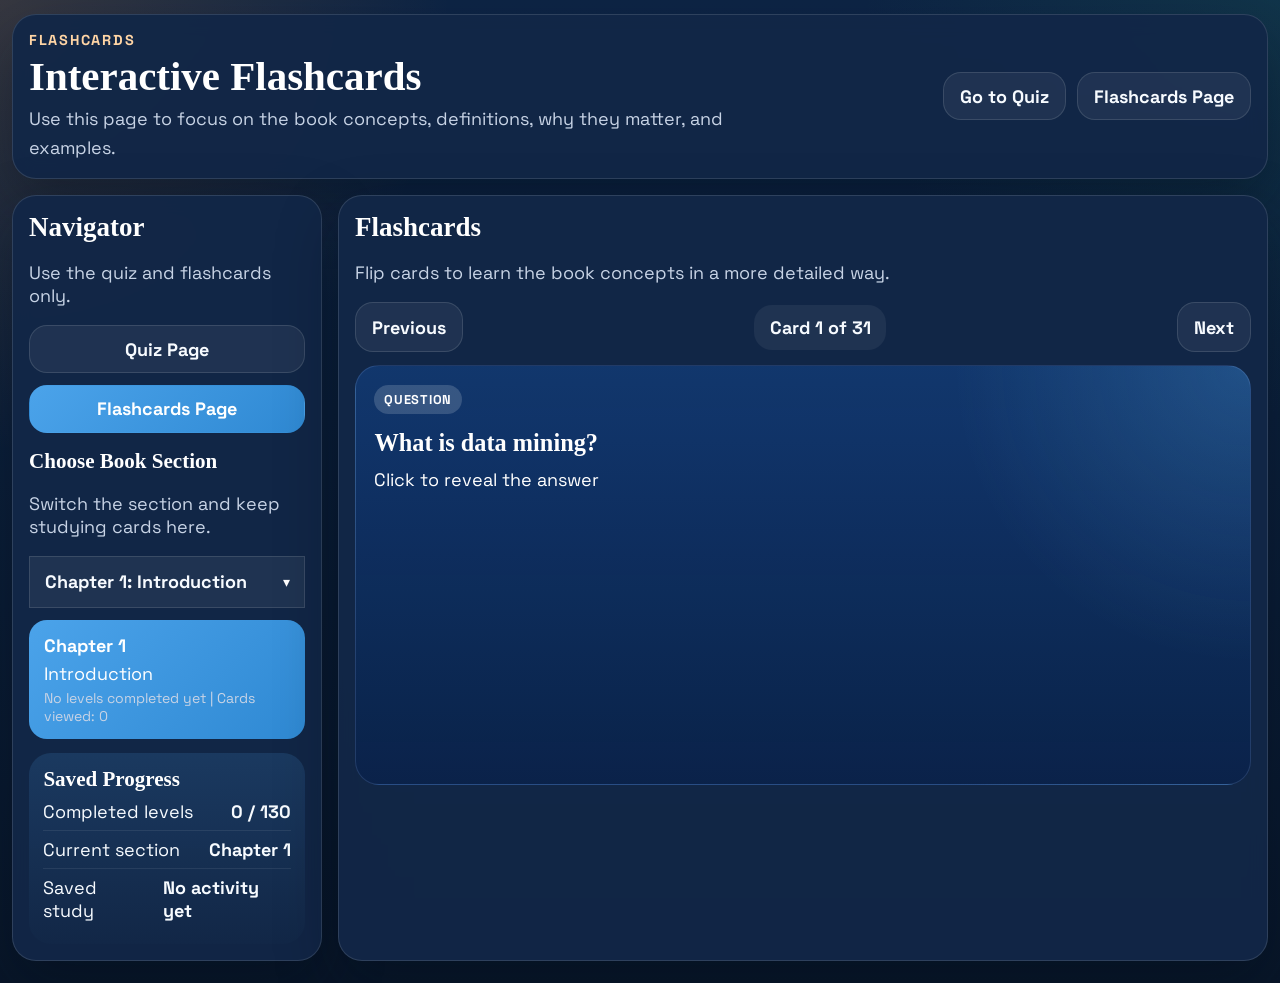
==== commit 2096f657: "align" ====
--- a/flashcards.html
+++ b/flashcards.html
@@ -42,44 +42,6 @@
           <a class="nav-link" data-nav="flashcards" href="flashcards.html">Flashcards Page</a>
         </nav>
 
-        <div class="section-heading compact section-heading--collapsible">
-          <div>
-            <h3>Learner Profile</h3>
-            <p>Create a learner profile with a name and password to save book progress.</p>
-          </div>
-          <button id="toggle-profile-panel-button" class="secondary-button collapse-button" type="button" aria-expanded="false">
-            Show Profile
-          </button>
-        </div>
-
-        <div id="profile-panel-content" class="hidden">
-          <div class="profile-panel">
-            <div class="profile-current">
-              <div class="progress-row">
-                <span>Current learner</span>
-                <strong id="profile-name-label">Guest</strong>
-              </div>
-            </div>
-
-            <div class="profile-form">
-              <label class="field-label" for="profile-name">Name</label>
-              <input id="profile-name" type="text" placeholder="Enter learner name" />
-
-              <label class="field-label" for="profile-password">Password</label>
-              <input id="profile-password" type="password" placeholder="Create or enter password" />
-
-              <div class="profile-actions">
-                <button id="create-profile-button" class="primary-button" type="button">Create Profile</button>
-                <button id="login-profile-button" class="secondary-button" type="button">Log In</button>
-                <button id="logout-profile-button" class="secondary-button hidden" type="button">Log Out</button>
-              </div>
-            </div>
-
-            <p class="profile-note">Saved only in this browser on this device.</p>
-            <div id="profile-message" class="feedback-box hidden"></div>
-          </div>
-        </div>
-
         <div class="section-heading compact">
           <h3>Choose Book Section</h3>
           <p>Switch the section and keep studying cards here.</p>
@@ -92,10 +54,6 @@
 
         <div class="progress-card">
           <h3>Saved Progress</h3>
-          <div class="progress-row">
-            <span>Saved to</span>
-            <strong id="save-status-label">Guest browser</strong>
-          </div>
           <div class="progress-row">
             <span>Completed levels</span>
             <strong id="completed-count">0 / 130</strong>
--- a/styles.css
+++ b/styles.css
@@ -186,18 +186,23 @@
   display: grid;
   grid-template-columns: 310px minmax(0, 1fr);
   gap: 1rem;
-  align-items: start;
+  align-items: stretch;
 }
 
 .nav-panel {
   position: sticky;
   top: 0.7rem;
+  min-height: 100%;
 }
 
 .page-main {
   display: grid;
   gap: 1rem;
-  align-content: start;
+  align-content: stretch;
+}
+
+.page-main > .card {
+  height: 100%;
 }
 
 .section-heading {
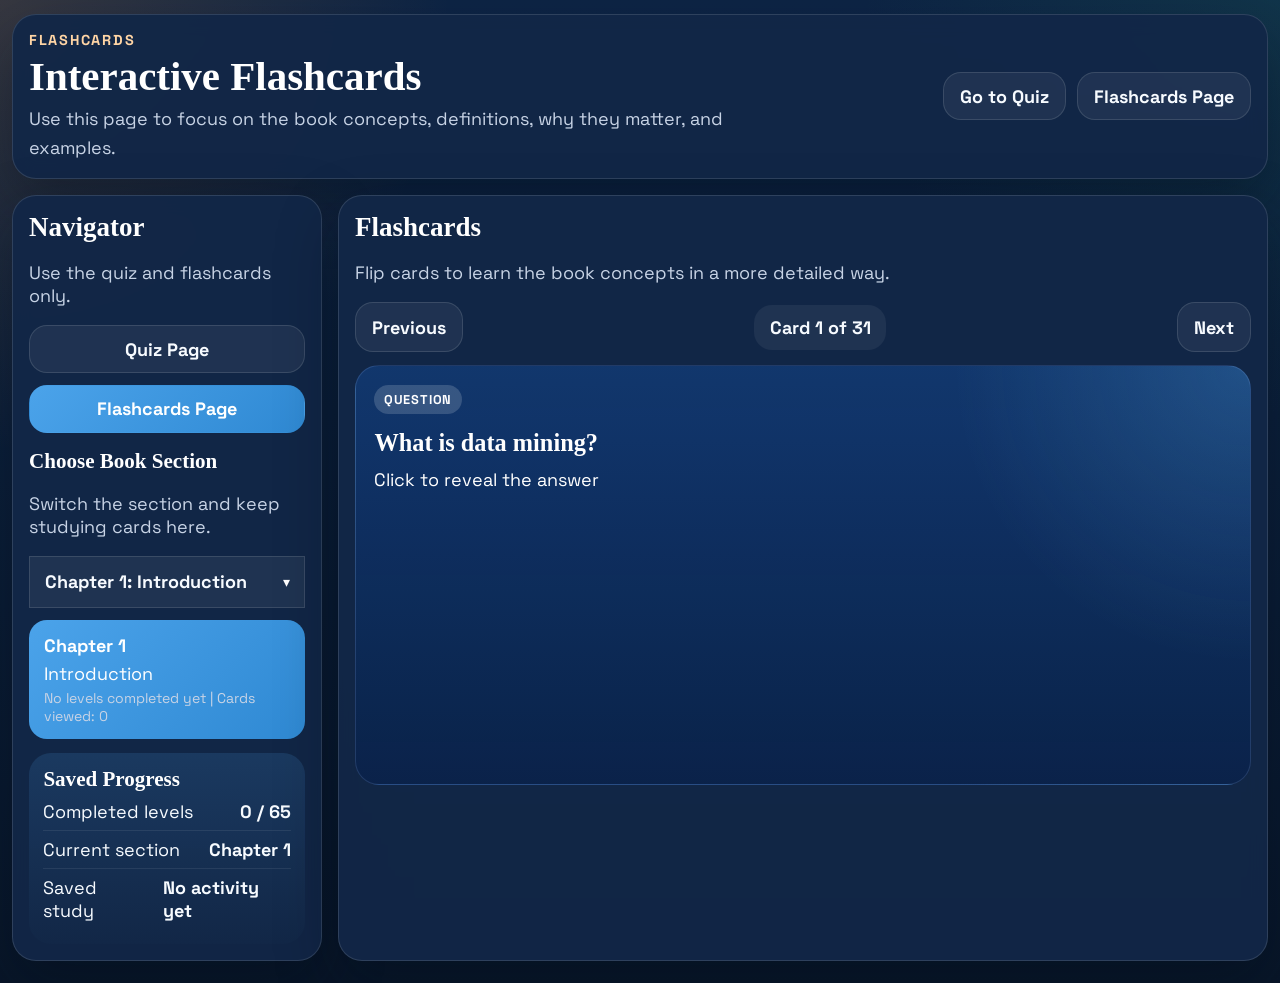
==== commit 30489d5e: "m" ====
--- a/flashcards.html
+++ b/flashcards.html
@@ -56,7 +56,7 @@
           <h3>Saved Progress</h3>
           <div class="progress-row">
             <span>Completed levels</span>
-            <strong id="completed-count">0 / 130</strong>
+            <strong id="completed-count">0 / 65</strong>
           </div>
           <div class="progress-row">
             <span>Current section</span>
--- a/styles.css
+++ b/styles.css
@@ -404,6 +404,22 @@
   margin: 0;
 }
 
+.quiz-level-actions {
+  display: flex;
+  align-items: flex-start;
+  gap: 0.75rem;
+  flex-wrap: wrap;
+  justify-content: flex-end;
+}
+
+.quiz-level-summary {
+  display: flex;
+  align-items: center;
+  gap: 0.65rem;
+  flex-wrap: wrap;
+  justify-content: flex-end;
+}
+
 .level-toggle-button {
   flex: 0 0 auto;
 }
@@ -434,10 +450,32 @@
   cursor: pointer;
 }
 
+.level-button.pending {
+  border-color: rgba(235, 87, 87, 0.55);
+  background: linear-gradient(180deg, rgba(235, 87, 87, 0.2), rgba(88, 23, 23, 0.55));
+}
+
+.level-button.completed {
+  border-color: rgba(39, 174, 96, 0.55);
+  background: linear-gradient(180deg, rgba(39, 174, 96, 0.22), rgba(18, 74, 48, 0.58));
+}
+
+.level-button.active {
+  box-shadow: 0 0 0 2px rgba(75, 163, 234, 0.7), 0 14px 28px rgba(7, 16, 28, 0.28);
+}
+
+.level-button.completed.active {
+  background: linear-gradient(135deg, rgba(48, 196, 113, 0.92), rgba(19, 120, 72, 0.96));
+}
+
+.level-button.pending.active {
+  background: linear-gradient(135deg, rgba(235, 87, 87, 0.92), rgba(150, 36, 36, 0.96));
+}
+
 .level-meta {
   display: block;
   margin-top: 0.3rem;
-  color: rgba(255, 255, 255, 0.86);
+  color: rgba(255, 255, 255, 0.92);
   font-size: 0.86rem;
 }
 
@@ -500,6 +538,36 @@
   color: #ffffff;
 }
 
+.question-block {
+  display: grid;
+  gap: 0.8rem;
+}
+
+.question-block p {
+  margin: 0;
+}
+
+.quiz-data-table {
+  width: min(100%, 420px);
+  border-collapse: collapse;
+  background: rgba(255, 255, 255, 0.04);
+  border: 1px solid rgba(255, 255, 255, 0.14);
+  font-size: 0.95rem;
+}
+
+.quiz-data-table th,
+.quiz-data-table td {
+  padding: 0.5rem 0.65rem;
+  border: 1px solid rgba(255, 255, 255, 0.12);
+  text-align: center;
+  color: #ffffff;
+}
+
+.quiz-data-table th {
+  background: rgba(75, 163, 234, 0.16);
+  font-weight: 800;
+}
+
 .quiz-option {
   font-size: 1.06rem;
   line-height: 1.5;
@@ -539,6 +607,14 @@
   align-items: center;
   gap: 0.7rem;
   margin-bottom: 0.4rem;
+}
+
+.feedback-actions {
+  margin-top: 0.8rem;
+}
+
+.feedback-study-button {
+  width: 100%;
 }
 
 .feedback-emoji {
@@ -717,6 +793,16 @@
     align-items: stretch;
   }
 
+  .quiz-level-actions,
+  .quiz-level-summary {
+    width: 100%;
+    justify-content: stretch;
+  }
+
+  .quiz-level-summary .quiz-score-pill {
+    flex: 1 1 100%;
+  }
+
   .section-heading--collapsible,
   .profile-actions {
     flex-direction: column;
